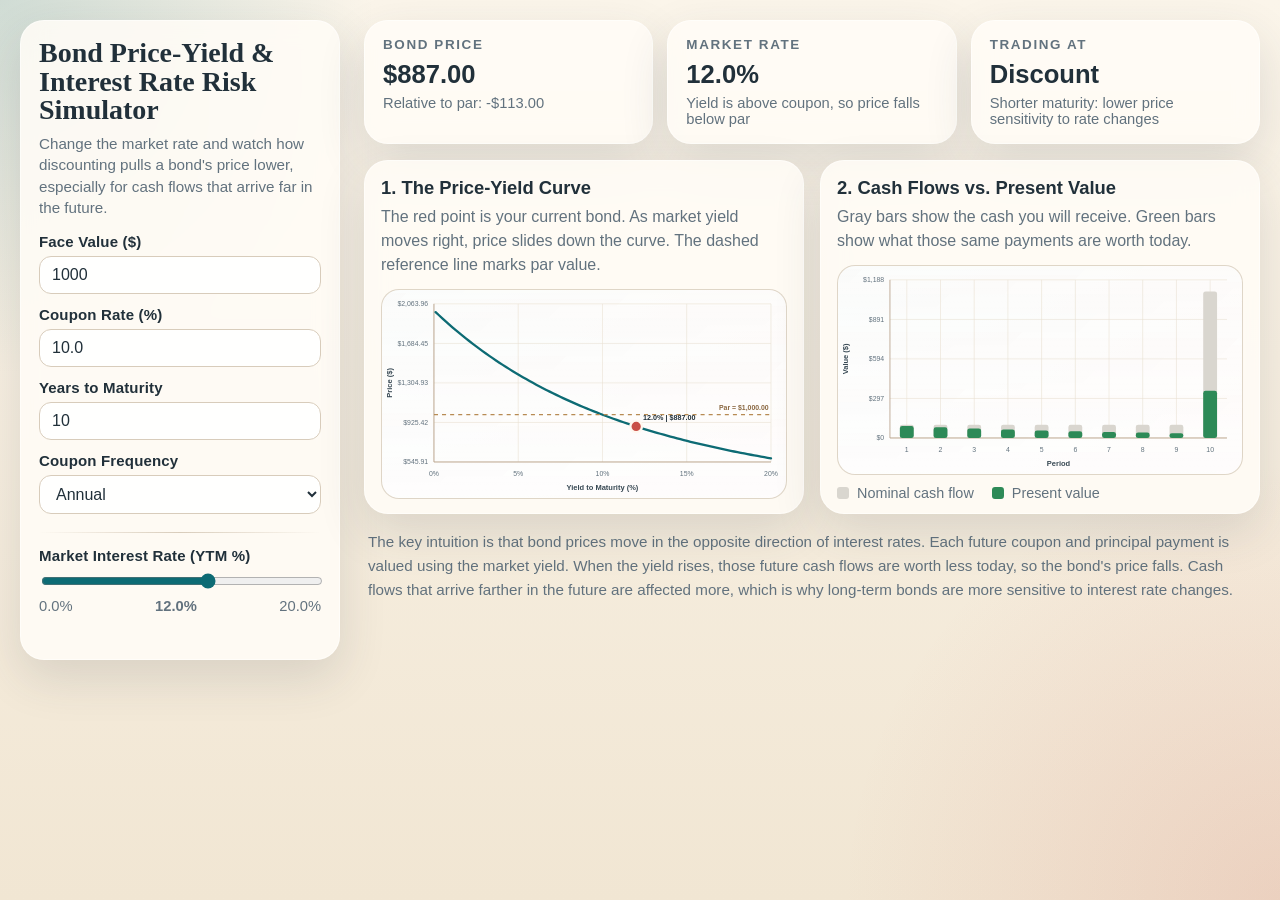
==== bond_simulator.html @ 29f92839 "Add files via upload" ====
<!DOCTYPE html>
<html lang="en">
<head>
  <meta charset="UTF-8">
  <meta name="viewport" content="width=device-width, initial-scale=1.0">
  <title>Bond Price-Yield &amp; Interest Rate Risk Simulator</title>
  <style>
    :root {
      --bg: #f6efe2;
      --panel: rgba(255, 252, 246, 0.88);
      --panel-strong: #fffaf2;
      --text: #21303a;
      --muted: #62727e;
      --line: #d8ccbb;
      --accent: #0d6b74;
      --accent-soft: #79b5bb;
      --danger: #c94f46;
      --cash: #d9d6cf;
      --pv: #2d8a57;
      --shadow: 0 18px 48px rgba(49, 57, 68, 0.14);
    }

    * {
      box-sizing: border-box;
    }

    body {
      margin: 0;
      min-height: 100vh;
      font-family: "Avenir Next", "Trebuchet MS", "Segoe UI", sans-serif;
      color: var(--text);
      background:
        radial-gradient(circle at top left, rgba(13, 107, 116, 0.18), transparent 24%),
        radial-gradient(circle at bottom right, rgba(201, 79, 70, 0.14), transparent 28%),
        linear-gradient(180deg, #fbf5ea 0%, #f1e6d3 100%);
    }

    .page {
      display: grid;
      grid-template-columns: 320px minmax(0, 1fr);
      gap: 24px;
      padding: 20px;
      align-items: start;
    }

    .panel {
      background: var(--panel);
      backdrop-filter: blur(12px);
      border: 1px solid rgba(255, 255, 255, 0.5);
      border-radius: 24px;
      box-shadow: var(--shadow);
    }

    .sidebar {
      padding: 18px 18px 28px;
      position: sticky;
      top: 20px;
      align-self: stretch;
      min-height: 640px;
    }

    .sidebar h1 {
      margin: 0 0 8px;
      font-family: Georgia, "Times New Roman", serif;
      font-size: 1.75rem;
      line-height: 1.02;
    }

    .sidebar p {
      margin: 0 0 14px;
      color: var(--muted);
      line-height: 1.42;
      font-size: 0.95rem;
    }

    .controls {
      display: grid;
      gap: 12px;
    }

    .control {
      display: grid;
      gap: 6px;
    }

    label {
      font-size: 0.94rem;
      font-weight: 700;
      letter-spacing: 0.01em;
    }

    input,
    select {
      width: 100%;
      padding: 9px 12px;
      border-radius: 12px;
      border: 1px solid var(--line);
      background: rgba(255, 255, 255, 0.9);
      color: var(--text);
      font: inherit;
    }

    input[type="range"] {
      padding: 0;
      accent-color: var(--accent);
    }

    .divider {
      height: 1px;
      margin: 6px 0 2px;
      background: linear-gradient(90deg, transparent, var(--line), transparent);
    }

    .slider-row {
      display: flex;
      justify-content: space-between;
      gap: 12px;
      align-items: center;
      color: var(--muted);
      font-size: 0.92rem;
    }

    .content {
      display: grid;
      gap: 16px;
    }

    .metrics {
      display: grid;
      grid-template-columns: repeat(3, minmax(0, 1fr));
      gap: 14px;
    }

    .metric {
      padding: 16px 18px;
      min-height: 96px;
    }

    .metric-label {
      font-size: 0.84rem;
      text-transform: uppercase;
      letter-spacing: 0.12em;
      color: var(--muted);
      font-weight: 700;
    }

    .metric-value {
      margin-top: 8px;
      font-size: clamp(1.4rem, 2vw, 2rem);
      font-weight: 800;
    }

    .metric-note {
      margin-top: 6px;
      color: var(--muted);
      font-size: 0.92rem;
    }

    .chart-grid {
      display: grid;
      grid-template-columns: repeat(2, minmax(0, 1fr));
      gap: 16px;
    }

    .card {
      padding: 16px 16px 12px;
    }

    .card h3 {
      margin: 0;
      font-size: 1.15rem;
    }

    .card p {
      margin: 6px 0 12px;
      color: var(--muted);
      line-height: 1.5;
    }

    .chart {
      width: 100%;
      height: auto;
      display: block;
      border-radius: 18px;
      background:
        linear-gradient(180deg, rgba(255, 255, 255, 0.75), rgba(255, 255, 255, 0.88)),
        linear-gradient(135deg, rgba(121, 181, 187, 0.12), rgba(201, 79, 70, 0.08));
      border: 1px solid rgba(216, 204, 187, 0.8);
    }

    .legend {
      display: flex;
      gap: 18px;
      flex-wrap: wrap;
      margin-top: 10px;
      color: var(--muted);
      font-size: 0.9rem;
    }

    .legend-item {
      display: inline-flex;
      align-items: center;
      gap: 8px;
    }

    .swatch {
      width: 12px;
      height: 12px;
      border-radius: 3px;
    }

    .footer-note {
      padding: 0 4px;
      color: var(--muted);
      line-height: 1.6;
      font-size: 0.95rem;
    }

    @media (max-width: 1080px) {
      .page {
        grid-template-columns: 1fr;
      }

      .sidebar {
        position: static;
      }

      .chart-grid,
      .metrics {
        grid-template-columns: 1fr;
      }
    }
  </style>
</head>
<body>
  <div class="page">
    <aside class="sidebar panel">
      <h1>Bond Price-Yield &amp; Interest Rate Risk Simulator</h1>
      <p>Change the market rate and watch how discounting pulls a bond's price lower, especially for cash flows that arrive far in the future.</p>

      <div class="controls">
        <div class="control">
          <label for="faceValue">Face Value ($)</label>
          <input id="faceValue" type="number" min="100" step="100" value="1000">
        </div>

        <div class="control">
          <label for="couponRate">Coupon Rate (%)</label>
          <input id="couponRate" type="number" min="0" max="25" step="0.1" value="10.0">
        </div>

        <div class="control">
          <label for="years">Years to Maturity</label>
          <input id="years" type="number" min="1" max="30" step="1" value="10">
        </div>

        <div class="control">
          <label for="frequency">Coupon Frequency</label>
          <select id="frequency">
            <option value="1" selected>Annual</option>
            <option value="2">Semiannual</option>
          </select>
        </div>

        <div class="divider"></div>

        <div class="control">
          <label for="ytm">Market Interest Rate (YTM %)</label>
          <input id="ytm" type="range" min="0" max="20" step="0.1" value="12.0">
          <div class="slider-row">
            <span>0.0%</span>
            <strong id="ytmValue">12.0%</strong>
            <span>20.0%</span>
          </div>
        </div>
      </div>
    </aside>

    <main class="content">
      <section class="metrics">
        <article class="metric panel">
          <div class="metric-label">Bond Price</div>
          <div class="metric-value" id="priceMetric">$0.00</div>
          <div class="metric-note" id="priceGapMetric">Relative to par: $0.00</div>
        </article>

        <article class="metric panel">
          <div class="metric-label">Market Rate</div>
          <div class="metric-value" id="rateMetric">0.0%</div>
          <div class="metric-note" id="couponVsRateMetric">Coupon and market yield match</div>
        </article>

        <article class="metric panel">
          <div class="metric-label">Trading At</div>
          <div class="metric-value" id="tradingMetric">Par</div>
          <div class="metric-note" id="durationHintMetric">Longer maturity means more sensitivity</div>
        </article>
      </section>

      <section class="chart-grid">
        <article class="card panel">
          <h3>1. The Price-Yield Curve</h3>
          <p>The red point is your current bond. As market yield moves right, price slides down the curve. The dashed reference line marks par value.</p>
          <svg id="curveChart" class="chart" viewBox="0 0 700 360" aria-label="Bond price yield curve"></svg>
        </article>

        <article class="card panel">
          <h3>2. Cash Flows vs. Present Value</h3>
          <p>Gray bars show the cash you will receive. Green bars show what those same payments are worth today.</p>
          <svg id="cashFlowChart" class="chart" viewBox="0 0 700 360" aria-label="Cash flow present value chart"></svg>
          <div class="legend">
            <span class="legend-item"><span class="swatch" style="background: var(--cash);"></span>Nominal cash flow</span>
            <span class="legend-item"><span class="swatch" style="background: var(--pv);"></span>Present value</span>
          </div>
        </article>
      </section>

      <section class="footer-note">
        The key intuition is that bond prices move in the opposite direction of interest rates. Each future coupon and principal payment is valued using the market yield. When the yield rises, those future cash flows are worth less today, so the bond's price falls. Cash flows that arrive farther in the future are affected more, which is why long-term bonds are more sensitive to interest rate changes.
      </section>
    </main>
  </div>

  <script>
    const controls = {
      faceValue: document.getElementById("faceValue"),
      couponRate: document.getElementById("couponRate"),
      years: document.getElementById("years"),
      frequency: document.getElementById("frequency"),
      ytm: document.getElementById("ytm")
    };

    const outputs = {
      ytmValue: document.getElementById("ytmValue"),
      priceMetric: document.getElementById("priceMetric"),
      priceGapMetric: document.getElementById("priceGapMetric"),
      rateMetric: document.getElementById("rateMetric"),
      couponVsRateMetric: document.getElementById("couponVsRateMetric"),
      tradingMetric: document.getElementById("tradingMetric"),
      durationHintMetric: document.getElementById("durationHintMetric"),
      curveChart: document.getElementById("curveChart"),
      cashFlowChart: document.getElementById("cashFlowChart")
    };

    function currency(value) {
      return new Intl.NumberFormat("en-US", {
        style: "currency",
        currency: "USD",
        maximumFractionDigits: 2
      }).format(value);
    }

    function percent(value) {
      return `${value.toFixed(1)}%`;
    }

    function clamp(value, min, max) {
      return Math.max(min, Math.min(max, value));
    }

    function getInputs() {
      return {
        faceValue: Math.max(Number(controls.faceValue.value) || 0, 100),
        couponRate: Math.max(Number(controls.couponRate.value) || 0, 0) / 100,
        years: clamp(Math.round(Number(controls.years.value) || 1), 1, 30),
        frequency: Number(controls.frequency.value) || 2,
        ytm: Math.max(Number(controls.ytm.value) || 0, 0) / 100
      };
    }

    function buildCashFlows({ faceValue, couponRate, years, frequency, ytm }) {
      const periods = years * frequency;
      const periodCoupon = (faceValue * couponRate) / frequency;
      const periodYtm = ytm / frequency;
      const flows = [];

      for (let t = 1; t <= periods; t += 1) {
        let nominalCashFlow = periodCoupon;
        if (t === periods) nominalCashFlow += faceValue;

        const discountFactor = 1 / Math.pow(1 + periodYtm, t);
        const presentValue = nominalCashFlow * discountFactor;

        flows.push({
          period: t,
          nominalCashFlow,
          discountFactor,
          presentValue
        });
      }

      return flows;
    }

    function bondPrice({ faceValue, couponRate, years, frequency, ytm }) {
      return buildCashFlows({ faceValue, couponRate, years, frequency, ytm })
        .reduce((sum, row) => sum + row.presentValue, 0);
    }

    function priceCurvePoints(inputs) {
      const points = [];
      for (let i = 0; i <= 100; i += 1) {
        const ytm = 0.001 + (0.199 * i) / 100;
        points.push({
          x: ytm * 100,
          y: bondPrice({ ...inputs, ytm })
        });
      }
      return points;
    }

    function setMetricText(inputs, totalPrice) {
      const couponPercent = inputs.couponRate * 100;
      const marketPercent = inputs.ytm * 100;
      const priceGap = totalPrice - inputs.faceValue;

      outputs.ytmValue.textContent = percent(marketPercent);
      outputs.priceMetric.textContent = currency(totalPrice);
      outputs.priceGapMetric.textContent = `Relative to par: ${priceGap >= 0 ? "+" : ""}${currency(priceGap)}`;
      outputs.rateMetric.textContent = percent(marketPercent);

      if (Math.abs(couponPercent - marketPercent) < 0.05) {
        outputs.couponVsRateMetric.textContent = "Coupon and market yield match";
      } else if (marketPercent > couponPercent) {
        outputs.couponVsRateMetric.textContent = "Yield is above coupon, so price falls below par";
      } else {
        outputs.couponVsRateMetric.textContent = "Yield is below coupon, so price rises above par";
      }

      if (Math.abs(priceGap) < 0.5) {
        outputs.tradingMetric.textContent = "Par";
      } else if (priceGap < 0) {
        outputs.tradingMetric.textContent = "Discount";
      } else {
        outputs.tradingMetric.textContent = "Premium";
      }

      outputs.durationHintMetric.textContent =
        inputs.years >= 15
          ? "Long maturity: higher price sensitivity to rate changes"
          : "Shorter maturity: lower price sensitivity to rate changes";
    }

    function svgEl(tag, attrs = {}) {
      const el = document.createElementNS("http://www.w3.org/2000/svg", tag);
      Object.entries(attrs).forEach(([key, value]) => {
        el.setAttribute(key, value);
      });
      return el;
    }

    function clearSvg(svg) {
      while (svg.firstChild) svg.removeChild(svg.firstChild);
    }

    function drawAxes(svg, dims, xTicks, yTicks, xLabel, yLabel) {
      const { width, height, margin, xMin, xMax, yMin, yMax } = dims;
      const chartWidth = width - margin.left - margin.right;
      const chartHeight = height - margin.top - margin.bottom;
      const xSpan = xMax - xMin || 1;
      const ySpan = yMax - yMin || 1;

      const xScale = (value) => margin.left + ((value - xMin) / xSpan) * chartWidth;
      const yScale = (value) => margin.top + chartHeight - ((value - yMin) / ySpan) * chartHeight;

      svg.appendChild(svgEl("rect", {
        x: margin.left,
        y: margin.top,
        width: chartWidth,
        height: chartHeight,
        fill: "transparent"
      }));

      xTicks.forEach((tick) => {
        const x = xScale(tick.value);
        svg.appendChild(svgEl("line", {
          x1: x,
          y1: margin.top,
          x2: x,
          y2: height - margin.bottom,
          stroke: "#e9dfd1",
          "stroke-width": 1
        }));
        const label = svgEl("text", {
          x,
          y: height - margin.bottom + 24,
          "text-anchor": "middle",
          fill: "#62727e",
          "font-size": 12
        });
        label.textContent = tick.label;
        svg.appendChild(label);
      });

      yTicks.forEach((tick) => {
        const y = yScale(tick.value);
        svg.appendChild(svgEl("line", {
          x1: margin.left,
          y1: y,
          x2: width - margin.right,
          y2: y,
          stroke: "#e9dfd1",
          "stroke-width": 1
        }));
        const label = svgEl("text", {
          x: margin.left - 10,
          y: y + 4,
          "text-anchor": "end",
          fill: "#62727e",
          "font-size": 12
        });
        label.textContent = tick.label;
        svg.appendChild(label);
      });

      svg.appendChild(svgEl("line", {
        x1: margin.left,
        y1: height - margin.bottom,
        x2: width - margin.right,
        y2: height - margin.bottom,
        stroke: "#b39d85",
        "stroke-width": 1.4
      }));

      svg.appendChild(svgEl("line", {
        x1: margin.left,
        y1: margin.top,
        x2: margin.left,
        y2: height - margin.bottom,
        stroke: "#b39d85",
        "stroke-width": 1.4
      }));

      const xText = svgEl("text", {
        x: margin.left + chartWidth / 2,
        y: height - 14,
        "text-anchor": "middle",
        fill: "#374853",
        "font-size": 13,
        "font-weight": 700
      });
      xText.textContent = xLabel;
      svg.appendChild(xText);

      const yText = svgEl("text", {
        x: 18,
        y: margin.top + chartHeight / 2,
        transform: `rotate(-90 18 ${margin.top + chartHeight / 2})`,
        "text-anchor": "middle",
        fill: "#374853",
        "font-size": 13,
        "font-weight": 700
      });
      yText.textContent = yLabel;
      svg.appendChild(yText);

      return { xScale, yScale };
    }

    function drawCurveChart(points, currentPoint) {
      const svg = outputs.curveChart;
      clearSvg(svg);

      const width = 700;
      const height = 360;
      const margin = { top: 24, right: 26, bottom: 62, left: 90 };
      const yValues = points.map((point) => point.y);
      const yMin = Math.min(...yValues);
      const yMax = Math.max(...yValues);
      const chartMin = Math.max(0, yMin * 0.94);
      const chartMax = Math.max(yMax * 1.04, currentPoint.y, currentPoint.faceValue || 0, chartMin + 1);
      const dims = {
        width,
        height,
        margin,
        xMin: 0,
        xMax: 20,
        yMin: chartMin,
        yMax: chartMax
      };

      const xTicks = [0, 5, 10, 15, 20].map((value) => ({ value, label: `${value}%` }));
      const yStep = (dims.yMax - dims.yMin) / 4 || 1;
      const yTicks = Array.from({ length: 5 }, (_, index) => {
        const value = dims.yMin + yStep * index;
        return { value, label: currency(value).replace(".00", "") };
      });

      const { xScale, yScale } = drawAxes(
        svg,
        dims,
        xTicks,
        yTicks,
        "Yield to Maturity (%)",
        "Price ($)"
      );

      const pathData = points
        .map((point, index) => `${index === 0 ? "M" : "L"} ${xScale(point.x)} ${yScale(point.y)}`)
        .join(" ");

      svg.appendChild(svgEl("path", {
        d: pathData,
        fill: "none",
        stroke: "#0d6b74",
        "stroke-width": 4,
        "stroke-linecap": "round",
        "stroke-linejoin": "round"
      }));

      const parY = yScale(currentPoint.faceValue);
      svg.appendChild(svgEl("line", {
        x1: margin.left,
        y1: parY,
        x2: width - margin.right,
        y2: parY,
        stroke: "#b78b53",
        "stroke-width": 2,
        "stroke-dasharray": "7 7"
      }));

      const parLabel = svgEl("text", {
        x: width - margin.right - 4,
        y: parY - 8,
        "text-anchor": "end",
        fill: "#8a6841",
        "font-size": 12,
        "font-weight": 700
      });
      parLabel.textContent = `Par = ${currency(currentPoint.faceValue)}`;
      svg.appendChild(parLabel);

      const cx = xScale(currentPoint.x);
      const cy = yScale(currentPoint.y);

      svg.appendChild(svgEl("circle", {
        cx,
        cy,
        r: 10,
        fill: "#c94f46",
        stroke: "#fff7ef",
        "stroke-width": 4
      }));

      const guide = svgEl("text", {
        x: Math.min(cx + 12, width - margin.right - 5),
        y: Math.max(cy - 12, margin.top + 16),
        fill: "#21303a",
        "font-size": 12.5,
        "font-weight": 700
      });
      guide.textContent = `${percent(currentPoint.x)} | ${currency(currentPoint.y)}`;
      svg.appendChild(guide);
    }

    function drawCashFlowChart(flows) {
      const svg = outputs.cashFlowChart;
      clearSvg(svg);

      const width = 700;
      const height = 360;
      const margin = { top: 24, right: 26, bottom: 62, left: 90 };
      const maxValue = Math.max(Math.max(...flows.map((flow) => flow.nominalCashFlow)) * 1.08, 1);
      const dims = {
        width,
        height,
        margin,
        xMin: 0.5,
        xMax: flows.length + 0.5,
        yMin: 0,
        yMax: maxValue
      };

      const tickPeriods = flows.length <= 10
        ? flows.map((flow) => flow.period)
        : [1, Math.ceil(flows.length / 4), Math.ceil(flows.length / 2), flows.length];

      const xTicks = tickPeriods.map((value) => ({ value, label: String(value) }));
      const yTicks = Array.from({ length: 5 }, (_, index) => {
        const value = (maxValue / 4) * index;
        return { value, label: currency(value).replace(".00", "") };
      });

      const { xScale, yScale } = drawAxes(
        svg,
        dims,
        xTicks,
        yTicks,
        "Period",
        "Value ($)"
      );

      const chartWidth = width - margin.left - margin.right;
      const slotWidth = chartWidth / flows.length;
      const barWidth = Math.min(24, slotWidth * 0.64);

      flows.forEach((flow) => {
        const centerX = xScale(flow.period);
        const nominalY = yScale(flow.nominalCashFlow);
        const pvY = yScale(flow.presentValue);
        const baseY = yScale(0);

        svg.appendChild(svgEl("rect", {
          x: centerX - barWidth / 2,
          y: nominalY,
          width: barWidth,
          height: baseY - nominalY,
          rx: 4,
          fill: "#d9d6cf"
        }));

        svg.appendChild(svgEl("rect", {
          x: centerX - barWidth / 2,
          y: pvY,
          width: barWidth,
          height: baseY - pvY,
          rx: 4,
          fill: "#2d8a57"
        }));
      });
    }

    function render() {
      const inputs = getInputs();
      controls.years.value = inputs.years;

      const flows = buildCashFlows(inputs);
      const totalPrice = flows.reduce((sum, row) => sum + row.presentValue, 0);
      const curve = priceCurvePoints(inputs);

      setMetricText(inputs, totalPrice);
      drawCurveChart(curve, { x: inputs.ytm * 100, y: totalPrice, faceValue: inputs.faceValue });
      drawCashFlowChart(flows);
    }

    Object.values(controls).forEach((control) => {
      control.addEventListener("input", render);
      control.addEventListener("change", render);
    });

    render();
  </script>
</body>
</html>
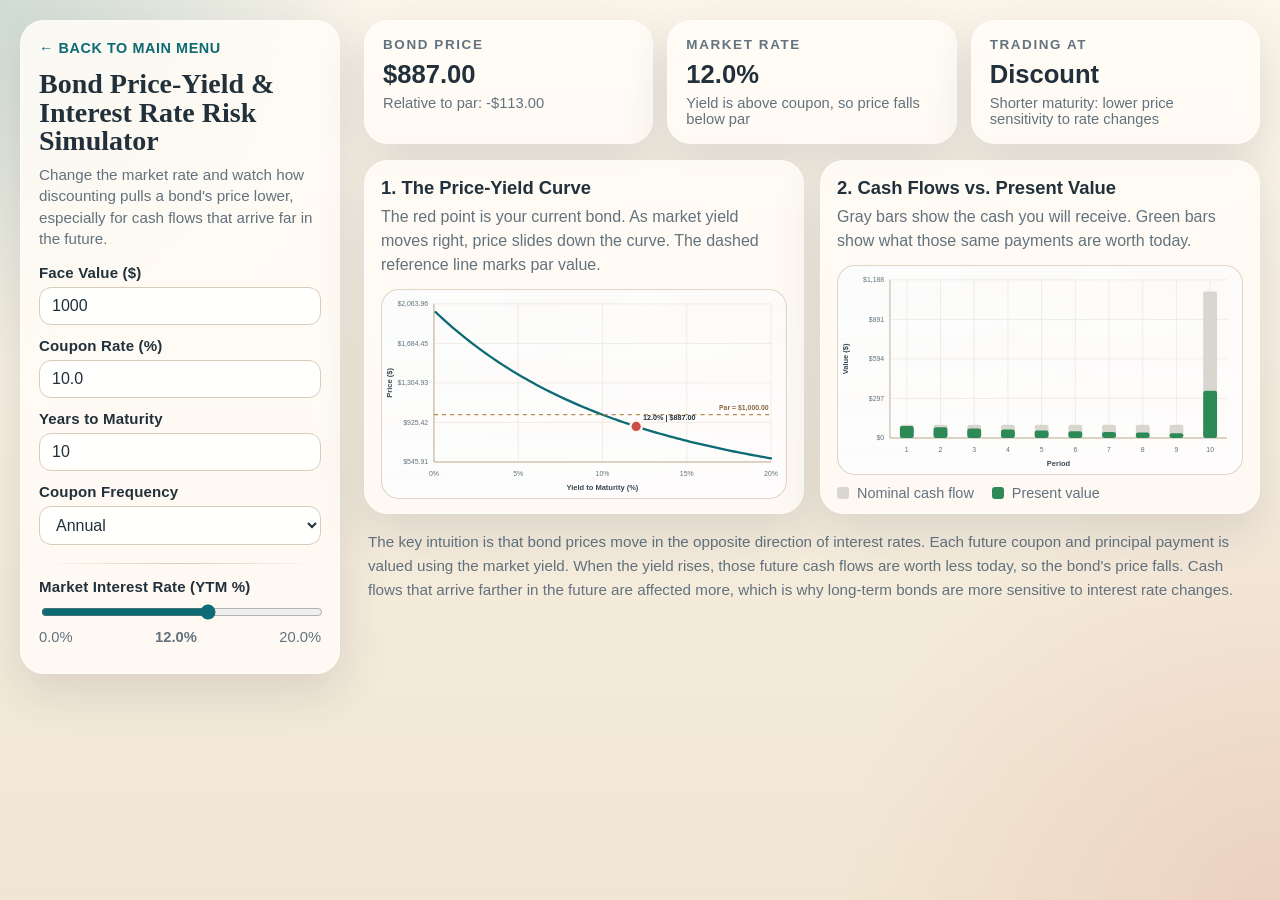
==== commit 8cb6b900: "Align dashboards with bond simulator UI" ====
--- a/bond_simulator.html
+++ b/bond_simulator.html
@@ -59,6 +59,24 @@
       min-height: 640px;
     }
 
+    .back-link {
+      display: inline-flex;
+      align-items: center;
+      gap: 8px;
+      margin-bottom: 14px;
+      color: var(--accent);
+      text-decoration: none;
+      font-size: 0.9rem;
+      font-weight: 700;
+      letter-spacing: 0.04em;
+      text-transform: uppercase;
+    }
+
+    .back-link:hover,
+    .back-link:focus-visible {
+      text-decoration: underline;
+    }
+
     .sidebar h1 {
       margin: 0 0 8px;
       font-family: Georgia, "Times New Roman", serif;
@@ -235,6 +253,7 @@
 <body>
   <div class="page">
     <aside class="sidebar panel">
+      <a class="back-link" href="./index.html">&larr; Back to main menu</a>
       <h1>Bond Price-Yield &amp; Interest Rate Risk Simulator</h1>
       <p>Change the market rate and watch how discounting pulls a bond's price lower, especially for cash flows that arrive far in the future.</p>
 
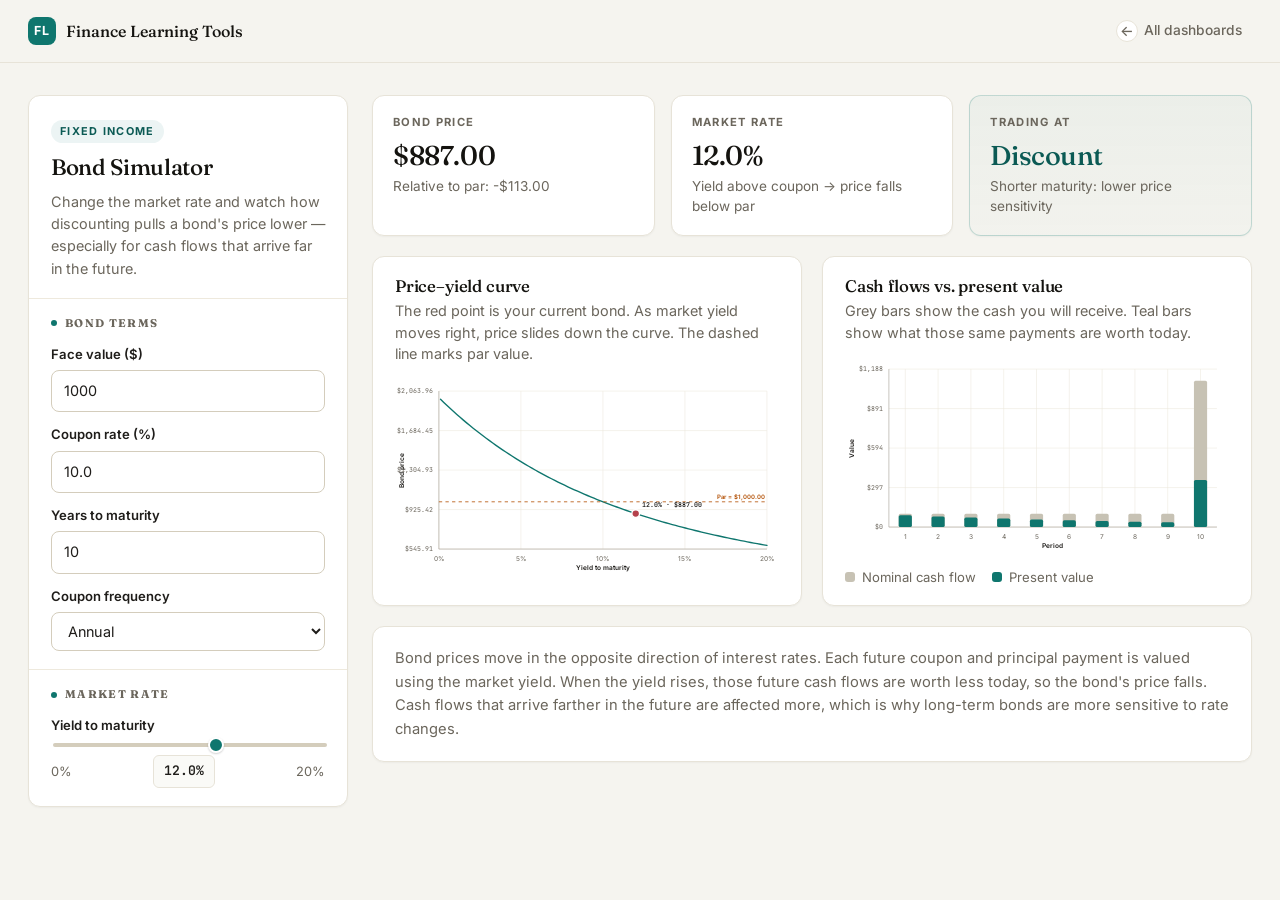
==== commit 38691bdf: "Redesign UI with unified minimal design system Introduce a shared styles.css that establishes a sing" ====
--- a/bond_simulator.html
+++ b/bond_simulator.html
@@ -1,344 +1,158 @@
 <!DOCTYPE html>
 <html lang="en">
 <head>
-  <meta charset="UTF-8">
-  <meta name="viewport" content="width=device-width, initial-scale=1.0">
-  <title>Bond Price-Yield &amp; Interest Rate Risk Simulator</title>
+  <meta charset="UTF-8" />
+  <meta name="viewport" content="width=device-width, initial-scale=1.0" />
+  <meta name="theme-color" content="#0f766e" />
+  <link rel="icon" type="image/svg+xml" href="./favicon.svg" />
+  <link rel="manifest" href="./manifest.json" />
+  <link rel="preconnect" href="https://fonts.googleapis.com" />
+  <link rel="preconnect" href="https://fonts.gstatic.com" crossorigin />
+  <link
+    href="https://fonts.googleapis.com/css2?family=Fraunces:opsz,wght@9..144,400;9..144,500;9..144,600&family=Inter:wght@400;500;600;700&family=JetBrains+Mono:wght@400;500;600&display=swap"
+    rel="stylesheet"
+  />
+  <link rel="stylesheet" href="./styles.css" />
+  <title>Bond Simulator · Finance Learning Tools</title>
   <style>
-    :root {
-      --bg: #f6efe2;
-      --panel: rgba(255, 252, 246, 0.88);
-      --panel-strong: #fffaf2;
-      --text: #21303a;
-      --muted: #62727e;
-      --line: #d8ccbb;
-      --accent: #0d6b74;
-      --accent-soft: #79b5bb;
-      --danger: #c94f46;
-      --cash: #d9d6cf;
-      --pv: #2d8a57;
-      --shadow: 0 18px 48px rgba(49, 57, 68, 0.14);
-    }
-
-    * {
-      box-sizing: border-box;
-    }
-
-    body {
-      margin: 0;
-      min-height: 100vh;
-      font-family: "Avenir Next", "Trebuchet MS", "Segoe UI", sans-serif;
-      color: var(--text);
-      background:
-        radial-gradient(circle at top left, rgba(13, 107, 116, 0.18), transparent 24%),
-        radial-gradient(circle at bottom right, rgba(201, 79, 70, 0.14), transparent 28%),
-        linear-gradient(180deg, #fbf5ea 0%, #f1e6d3 100%);
-    }
-
-    .page {
-      display: grid;
-      grid-template-columns: 320px minmax(0, 1fr);
-      gap: 24px;
-      padding: 20px;
-      align-items: start;
-    }
-
-    .panel {
-      background: var(--panel);
-      backdrop-filter: blur(12px);
-      border: 1px solid rgba(255, 255, 255, 0.5);
-      border-radius: 24px;
-      box-shadow: var(--shadow);
-    }
-
-    .sidebar {
-      padding: 18px 18px 28px;
-      position: sticky;
-      top: 20px;
-      align-self: stretch;
-      min-height: 640px;
-    }
-
-    .back-link {
-      display: inline-flex;
-      align-items: center;
-      gap: 8px;
-      margin-bottom: 14px;
-      color: var(--accent);
-      text-decoration: none;
-      font-size: 0.9rem;
-      font-weight: 700;
-      letter-spacing: 0.04em;
-      text-transform: uppercase;
-    }
-
-    .back-link:hover,
-    .back-link:focus-visible {
-      text-decoration: underline;
-    }
-
-    .sidebar h1 {
-      margin: 0 0 8px;
-      font-family: Georgia, "Times New Roman", serif;
-      font-size: 1.75rem;
-      line-height: 1.02;
-    }
-
-    .sidebar p {
-      margin: 0 0 14px;
-      color: var(--muted);
-      line-height: 1.42;
-      font-size: 0.95rem;
-    }
-
-    .controls {
-      display: grid;
-      gap: 12px;
-    }
-
-    .control {
-      display: grid;
-      gap: 6px;
-    }
-
-    label {
-      font-size: 0.94rem;
-      font-weight: 700;
-      letter-spacing: 0.01em;
-    }
-
-    input,
-    select {
-      width: 100%;
-      padding: 9px 12px;
-      border-radius: 12px;
-      border: 1px solid var(--line);
-      background: rgba(255, 255, 255, 0.9);
-      color: var(--text);
-      font: inherit;
-    }
-
-    input[type="range"] {
-      padding: 0;
-      accent-color: var(--accent);
-    }
-
-    .divider {
-      height: 1px;
-      margin: 6px 0 2px;
-      background: linear-gradient(90deg, transparent, var(--line), transparent);
-    }
-
-    .slider-row {
-      display: flex;
-      justify-content: space-between;
-      gap: 12px;
-      align-items: center;
-      color: var(--muted);
-      font-size: 0.92rem;
-    }
-
-    .content {
-      display: grid;
-      gap: 16px;
-    }
-
-    .metrics {
-      display: grid;
-      grid-template-columns: repeat(3, minmax(0, 1fr));
-      gap: 14px;
-    }
-
-    .metric {
-      padding: 16px 18px;
-      min-height: 96px;
-    }
-
-    .metric-label {
-      font-size: 0.84rem;
-      text-transform: uppercase;
-      letter-spacing: 0.12em;
-      color: var(--muted);
-      font-weight: 700;
-    }
-
-    .metric-value {
-      margin-top: 8px;
-      font-size: clamp(1.4rem, 2vw, 2rem);
-      font-weight: 800;
-    }
-
-    .metric-note {
-      margin-top: 6px;
-      color: var(--muted);
-      font-size: 0.92rem;
-    }
-
     .chart-grid {
       display: grid;
       grid-template-columns: repeat(2, minmax(0, 1fr));
-      gap: 16px;
-    }
-
-    .card {
-      padding: 16px 16px 12px;
-    }
-
-    .card h3 {
-      margin: 0;
-      font-size: 1.15rem;
-    }
-
-    .card p {
-      margin: 6px 0 12px;
-      color: var(--muted);
-      line-height: 1.5;
-    }
-
-    .chart {
+      gap: 20px;
+    }
+
+    @media (max-width: 960px) {
+      .chart-grid { grid-template-columns: 1fr; }
+    }
+
+    .plot-svg {
       width: 100%;
       height: auto;
       display: block;
-      border-radius: 18px;
-      background:
-        linear-gradient(180deg, rgba(255, 255, 255, 0.75), rgba(255, 255, 255, 0.88)),
-        linear-gradient(135deg, rgba(121, 181, 187, 0.12), rgba(201, 79, 70, 0.08));
-      border: 1px solid rgba(216, 204, 187, 0.8);
-    }
-
-    .legend {
-      display: flex;
-      gap: 18px;
-      flex-wrap: wrap;
-      margin-top: 10px;
-      color: var(--muted);
-      font-size: 0.9rem;
-    }
-
-    .legend-item {
-      display: inline-flex;
-      align-items: center;
-      gap: 8px;
-    }
-
-    .swatch {
-      width: 12px;
-      height: 12px;
-      border-radius: 3px;
     }
 
     .footer-note {
-      padding: 0 4px;
-      color: var(--muted);
+      padding: 20px 22px;
+      color: var(--text-muted);
       line-height: 1.6;
-      font-size: 0.95rem;
-    }
-
-    @media (max-width: 1080px) {
-      .page {
-        grid-template-columns: 1fr;
-      }
-
-      .sidebar {
-        position: static;
-      }
-
-      .chart-grid,
-      .metrics {
-        grid-template-columns: 1fr;
-      }
+      font-size: 0.92rem;
     }
   </style>
 </head>
 <body>
-  <div class="page">
-    <aside class="sidebar panel">
-      <a class="back-link" href="./index.html">&larr; Back to main menu</a>
-      <h1>Bond Price-Yield &amp; Interest Rate Risk Simulator</h1>
-      <p>Change the market rate and watch how discounting pulls a bond's price lower, especially for cash flows that arrive far in the future.</p>
-
-      <div class="controls">
-        <div class="control">
-          <label for="faceValue">Face Value ($)</label>
-          <input id="faceValue" type="number" min="100" step="100" value="1000">
+  <header class="topnav">
+    <div class="topnav-inner">
+      <a class="brand" href="./index.html">
+        <span class="brand-mark">FL</span>
+        Finance Learning Tools
+      </a>
+      <a class="nav-home" href="./index.html" aria-label="Back to all dashboards">
+        <span class="chev">←</span> All dashboards
+      </a>
+    </div>
+  </header>
+
+  <main class="page">
+    <div class="dashboard">
+      <aside class="sidebar">
+        <div class="sidebar-header">
+          <span class="sidebar-eyebrow">Fixed Income</span>
+          <h1>Bond Simulator</h1>
+          <p>Change the market rate and watch how discounting pulls a bond's price lower — especially for cash flows that arrive far in the future.</p>
         </div>
 
-        <div class="control">
-          <label for="couponRate">Coupon Rate (%)</label>
-          <input id="couponRate" type="number" min="0" max="25" step="0.1" value="10.0">
-        </div>
-
-        <div class="control">
-          <label for="years">Years to Maturity</label>
-          <input id="years" type="number" min="1" max="30" step="1" value="10">
-        </div>
-
-        <div class="control">
-          <label for="frequency">Coupon Frequency</label>
-          <select id="frequency">
-            <option value="1" selected>Annual</option>
-            <option value="2">Semiannual</option>
-          </select>
-        </div>
-
-        <div class="divider"></div>
-
-        <div class="control">
-          <label for="ytm">Market Interest Rate (YTM %)</label>
-          <input id="ytm" type="range" min="0" max="20" step="0.1" value="12.0">
-          <div class="slider-row">
-            <span>0.0%</span>
-            <strong id="ytmValue">12.0%</strong>
-            <span>20.0%</span>
+        <div class="sidebar-section">
+          <h2 class="section-title"><span class="section-dot"></span>Bond terms</h2>
+          <div class="field">
+            <label class="field-label" for="faceValue">Face value ($)</label>
+            <input id="faceValue" type="number" min="100" step="100" value="1000" />
+          </div>
+          <div class="field">
+            <label class="field-label" for="couponRate">Coupon rate (%)</label>
+            <input id="couponRate" type="number" min="0" max="25" step="0.1" value="10.0" />
+          </div>
+          <div class="field">
+            <label class="field-label" for="years">Years to maturity</label>
+            <input id="years" type="number" min="1" max="30" step="1" value="10" />
+          </div>
+          <div class="field">
+            <label class="field-label" for="frequency">Coupon frequency</label>
+            <select id="frequency">
+              <option value="1" selected>Annual</option>
+              <option value="2">Semiannual</option>
+            </select>
           </div>
         </div>
-      </div>
-    </aside>
-
-    <main class="content">
-      <section class="metrics">
-        <article class="metric panel">
-          <div class="metric-label">Bond Price</div>
-          <div class="metric-value" id="priceMetric">$0.00</div>
-          <div class="metric-note" id="priceGapMetric">Relative to par: $0.00</div>
-        </article>
-
-        <article class="metric panel">
-          <div class="metric-label">Market Rate</div>
-          <div class="metric-value" id="rateMetric">0.0%</div>
-          <div class="metric-note" id="couponVsRateMetric">Coupon and market yield match</div>
-        </article>
-
-        <article class="metric panel">
-          <div class="metric-label">Trading At</div>
-          <div class="metric-value" id="tradingMetric">Par</div>
-          <div class="metric-note" id="durationHintMetric">Longer maturity means more sensitivity</div>
+
+        <div class="sidebar-section">
+          <h2 class="section-title"><span class="section-dot"></span>Market rate</h2>
+          <div class="field">
+            <label class="field-label" for="ytm">Yield to maturity</label>
+            <input id="ytm" type="range" min="0" max="20" step="0.1" value="12.0" />
+            <div class="flex-between">
+              <span class="field-hint">0%</span>
+              <span class="value-pill" id="ytmValue">12.0%</span>
+              <span class="field-hint">20%</span>
+            </div>
+          </div>
+        </div>
+      </aside>
+
+      <section class="main-column">
+        <section class="metrics">
+          <article class="panel metric">
+            <div class="metric-label">Bond price</div>
+            <div class="metric-value" id="priceMetric">$0.00</div>
+            <div class="metric-note" id="priceGapMetric">Relative to par: $0.00</div>
+          </article>
+
+          <article class="panel metric">
+            <div class="metric-label">Market rate</div>
+            <div class="metric-value" id="rateMetric">0.0%</div>
+            <div class="metric-note" id="couponVsRateMetric">Coupon and market yield match</div>
+          </article>
+
+          <article class="panel metric is-accent">
+            <div class="metric-label">Trading at</div>
+            <div class="metric-value" id="tradingMetric">Par</div>
+            <div class="metric-note" id="durationHintMetric">Longer maturity means more sensitivity</div>
+          </article>
+        </section>
+
+        <div class="chart-grid">
+          <article class="plot">
+            <div class="plot-heading">
+              <h2>Price–yield curve</h2>
+              <p>The red point is your current bond. As market yield moves right, price slides down the curve. The dashed line marks par value.</p>
+            </div>
+            <svg id="curveChart" class="plot-svg" viewBox="0 0 700 360" aria-label="Bond price yield curve"></svg>
+          </article>
+
+          <article class="plot">
+            <div class="plot-heading">
+              <h2>Cash flows vs. present value</h2>
+              <p>Grey bars show the cash you will receive. Teal bars show what those same payments are worth today.</p>
+            </div>
+            <svg id="cashFlowChart" class="plot-svg" viewBox="0 0 700 360" aria-label="Cash flow present value chart"></svg>
+            <div class="plot-footer">
+              <span class="chip"><span class="chip-swatch" style="background: #c7c2b4;"></span>Nominal cash flow</span>
+              <span class="chip"><span class="chip-swatch" style="background: #0f766e;"></span>Present value</span>
+            </div>
+          </article>
+        </div>
+
+        <article class="panel">
+          <p class="footer-note">
+            Bond prices move in the opposite direction of interest rates. Each future
+            coupon and principal payment is valued using the market yield. When the
+            yield rises, those future cash flows are worth less today, so the bond's
+            price falls. Cash flows that arrive farther in the future are affected
+            more, which is why long-term bonds are more sensitive to rate changes.
+          </p>
         </article>
       </section>
-
-      <section class="chart-grid">
-        <article class="card panel">
-          <h3>1. The Price-Yield Curve</h3>
-          <p>The red point is your current bond. As market yield moves right, price slides down the curve. The dashed reference line marks par value.</p>
-          <svg id="curveChart" class="chart" viewBox="0 0 700 360" aria-label="Bond price yield curve"></svg>
-        </article>
-
-        <article class="card panel">
-          <h3>2. Cash Flows vs. Present Value</h3>
-          <p>Gray bars show the cash you will receive. Green bars show what those same payments are worth today.</p>
-          <svg id="cashFlowChart" class="chart" viewBox="0 0 700 360" aria-label="Cash flow present value chart"></svg>
-          <div class="legend">
-            <span class="legend-item"><span class="swatch" style="background: var(--cash);"></span>Nominal cash flow</span>
-            <span class="legend-item"><span class="swatch" style="background: var(--pv);"></span>Present value</span>
-          </div>
-        </article>
-      </section>
-
-      <section class="footer-note">
-        The key intuition is that bond prices move in the opposite direction of interest rates. Each future coupon and principal payment is valued using the market yield. When the yield rises, those future cash flows are worth less today, so the bond's price falls. Cash flows that arrive farther in the future are affected more, which is why long-term bonds are more sensitive to interest rate changes.
-      </section>
-    </main>
-  </div>
+    </div>
+  </main>
 
   <script>
     const controls = {
@@ -361,6 +175,18 @@
       cashFlowChart: document.getElementById("cashFlowChart")
     };
 
+    const PALETTE = {
+      axis: "#9b958a",
+      grid: "#ebe7dc",
+      curve: "#0f766e",
+      marker: "#b4414b",
+      par: "#b45309",
+      nominal: "#c7c2b4",
+      pv: "#0f766e",
+      text: "#1f1d1a",
+      muted: "#6b665c"
+    };
+
     function currency(value) {
       return new Intl.NumberFormat("en-US", {
         style: "currency",
@@ -400,30 +226,21 @@
         const discountFactor = 1 / Math.pow(1 + periodYtm, t);
         const presentValue = nominalCashFlow * discountFactor;
 
-        flows.push({
-          period: t,
-          nominalCashFlow,
-          discountFactor,
-          presentValue
-        });
+        flows.push({ period: t, nominalCashFlow, discountFactor, presentValue });
       }
 
       return flows;
     }
 
-    function bondPrice({ faceValue, couponRate, years, frequency, ytm }) {
-      return buildCashFlows({ faceValue, couponRate, years, frequency, ytm })
-        .reduce((sum, row) => sum + row.presentValue, 0);
+    function bondPrice(inputs) {
+      return buildCashFlows(inputs).reduce((sum, row) => sum + row.presentValue, 0);
     }
 
     function priceCurvePoints(inputs) {
       const points = [];
       for (let i = 0; i <= 100; i += 1) {
         const ytm = 0.001 + (0.199 * i) / 100;
-        points.push({
-          x: ytm * 100,
-          y: bondPrice({ ...inputs, ytm })
-        });
+        points.push({ x: ytm * 100, y: bondPrice({ ...inputs, ytm }) });
       }
       return points;
     }
@@ -441,9 +258,9 @@
       if (Math.abs(couponPercent - marketPercent) < 0.05) {
         outputs.couponVsRateMetric.textContent = "Coupon and market yield match";
       } else if (marketPercent > couponPercent) {
-        outputs.couponVsRateMetric.textContent = "Yield is above coupon, so price falls below par";
+        outputs.couponVsRateMetric.textContent = "Yield above coupon → price falls below par";
       } else {
-        outputs.couponVsRateMetric.textContent = "Yield is below coupon, so price rises above par";
+        outputs.couponVsRateMetric.textContent = "Yield below coupon → price rises above par";
       }
 
       if (Math.abs(priceGap) < 0.5) {
@@ -456,15 +273,13 @@
 
       outputs.durationHintMetric.textContent =
         inputs.years >= 15
-          ? "Long maturity: higher price sensitivity to rate changes"
-          : "Shorter maturity: lower price sensitivity to rate changes";
+          ? "Long maturity: higher price sensitivity"
+          : "Shorter maturity: lower price sensitivity";
     }
 
     function svgEl(tag, attrs = {}) {
       const el = document.createElementNS("http://www.w3.org/2000/svg", tag);
-      Object.entries(attrs).forEach(([key, value]) => {
-        el.setAttribute(key, value);
-      });
+      Object.entries(attrs).forEach(([key, value]) => el.setAttribute(key, value));
       return el;
     }
 
@@ -479,33 +294,19 @@
       const xSpan = xMax - xMin || 1;
       const ySpan = yMax - yMin || 1;
 
-      const xScale = (value) => margin.left + ((value - xMin) / xSpan) * chartWidth;
-      const yScale = (value) => margin.top + chartHeight - ((value - yMin) / ySpan) * chartHeight;
-
-      svg.appendChild(svgEl("rect", {
-        x: margin.left,
-        y: margin.top,
-        width: chartWidth,
-        height: chartHeight,
-        fill: "transparent"
-      }));
+      const xScale = (v) => margin.left + ((v - xMin) / xSpan) * chartWidth;
+      const yScale = (v) => margin.top + chartHeight - ((v - yMin) / ySpan) * chartHeight;
 
       xTicks.forEach((tick) => {
         const x = xScale(tick.value);
         svg.appendChild(svgEl("line", {
-          x1: x,
-          y1: margin.top,
-          x2: x,
-          y2: height - margin.bottom,
-          stroke: "#e9dfd1",
-          "stroke-width": 1
+          x1: x, y1: margin.top, x2: x, y2: height - margin.bottom,
+          stroke: PALETTE.grid, "stroke-width": 1
         }));
         const label = svgEl("text", {
-          x,
-          y: height - margin.bottom + 24,
-          "text-anchor": "middle",
-          fill: "#62727e",
-          "font-size": 12
+          x, y: height - margin.bottom + 22,
+          "text-anchor": "middle", fill: PALETTE.muted, "font-size": 12,
+          "font-family": "'Inter', sans-serif"
         });
         label.textContent = tick.label;
         svg.appendChild(label);
@@ -514,61 +315,43 @@
       yTicks.forEach((tick) => {
         const y = yScale(tick.value);
         svg.appendChild(svgEl("line", {
-          x1: margin.left,
-          y1: y,
-          x2: width - margin.right,
-          y2: y,
-          stroke: "#e9dfd1",
-          "stroke-width": 1
+          x1: margin.left, y1: y, x2: width - margin.right, y2: y,
+          stroke: PALETTE.grid, "stroke-width": 1
         }));
         const label = svgEl("text", {
-          x: margin.left - 10,
-          y: y + 4,
-          "text-anchor": "end",
-          fill: "#62727e",
-          "font-size": 12
+          x: margin.left - 10, y: y + 4,
+          "text-anchor": "end", fill: PALETTE.muted, "font-size": 12,
+          "font-family": "'JetBrains Mono', monospace"
         });
         label.textContent = tick.label;
         svg.appendChild(label);
       });
 
       svg.appendChild(svgEl("line", {
-        x1: margin.left,
-        y1: height - margin.bottom,
-        x2: width - margin.right,
-        y2: height - margin.bottom,
-        stroke: "#b39d85",
-        "stroke-width": 1.4
+        x1: margin.left, y1: height - margin.bottom,
+        x2: width - margin.right, y2: height - margin.bottom,
+        stroke: PALETTE.axis, "stroke-width": 1
       }));
 
       svg.appendChild(svgEl("line", {
-        x1: margin.left,
-        y1: margin.top,
-        x2: margin.left,
-        y2: height - margin.bottom,
-        stroke: "#b39d85",
-        "stroke-width": 1.4
+        x1: margin.left, y1: margin.top,
+        x2: margin.left, y2: height - margin.bottom,
+        stroke: PALETTE.axis, "stroke-width": 1
       }));
 
       const xText = svgEl("text", {
-        x: margin.left + chartWidth / 2,
-        y: height - 14,
-        "text-anchor": "middle",
-        fill: "#374853",
-        "font-size": 13,
-        "font-weight": 700
+        x: margin.left + chartWidth / 2, y: height - 12,
+        "text-anchor": "middle", fill: PALETTE.text, "font-size": 12,
+        "font-weight": 600, "font-family": "'Inter', sans-serif"
       });
       xText.textContent = xLabel;
       svg.appendChild(xText);
 
       const yText = svgEl("text", {
-        x: 18,
-        y: margin.top + chartHeight / 2,
-        transform: `rotate(-90 18 ${margin.top + chartHeight / 2})`,
-        "text-anchor": "middle",
-        fill: "#374853",
-        "font-size": 13,
-        "font-weight": 700
+        x: 16, y: margin.top + chartHeight / 2,
+        transform: `rotate(-90 16 ${margin.top + chartHeight / 2})`,
+        "text-anchor": "middle", fill: PALETTE.text, "font-size": 12,
+        "font-weight": 600, "font-family": "'Inter', sans-serif"
       });
       yText.textContent = yLabel;
       svg.appendChild(yText);
@@ -582,93 +365,59 @@
 
       const width = 700;
       const height = 360;
-      const margin = { top: 24, right: 26, bottom: 62, left: 90 };
-      const yValues = points.map((point) => point.y);
+      const margin = { top: 22, right: 22, bottom: 50, left: 80 };
+      const yValues = points.map((p) => p.y);
       const yMin = Math.min(...yValues);
       const yMax = Math.max(...yValues);
       const chartMin = Math.max(0, yMin * 0.94);
       const chartMax = Math.max(yMax * 1.04, currentPoint.y, currentPoint.faceValue || 0, chartMin + 1);
-      const dims = {
-        width,
-        height,
-        margin,
-        xMin: 0,
-        xMax: 20,
-        yMin: chartMin,
-        yMax: chartMax
-      };
-
-      const xTicks = [0, 5, 10, 15, 20].map((value) => ({ value, label: `${value}%` }));
+      const dims = { width, height, margin, xMin: 0, xMax: 20, yMin: chartMin, yMax: chartMax };
+
+      const xTicks = [0, 5, 10, 15, 20].map((v) => ({ value: v, label: `${v}%` }));
       const yStep = (dims.yMax - dims.yMin) / 4 || 1;
-      const yTicks = Array.from({ length: 5 }, (_, index) => {
-        const value = dims.yMin + yStep * index;
+      const yTicks = Array.from({ length: 5 }, (_, i) => {
+        const value = dims.yMin + yStep * i;
         return { value, label: currency(value).replace(".00", "") };
       });
 
-      const { xScale, yScale } = drawAxes(
-        svg,
-        dims,
-        xTicks,
-        yTicks,
-        "Yield to Maturity (%)",
-        "Price ($)"
-      );
+      const { xScale, yScale } = drawAxes(svg, dims, xTicks, yTicks, "Yield to maturity", "Bond price");
 
       const pathData = points
-        .map((point, index) => `${index === 0 ? "M" : "L"} ${xScale(point.x)} ${yScale(point.y)}`)
+        .map((p, i) => `${i === 0 ? "M" : "L"} ${xScale(p.x)} ${yScale(p.y)}`)
         .join(" ");
-
       svg.appendChild(svgEl("path", {
-        d: pathData,
-        fill: "none",
-        stroke: "#0d6b74",
-        "stroke-width": 4,
-        "stroke-linecap": "round",
-        "stroke-linejoin": "round"
+        d: pathData, fill: "none", stroke: PALETTE.curve,
+        "stroke-width": 2.5, "stroke-linecap": "round", "stroke-linejoin": "round"
       }));
 
       const parY = yScale(currentPoint.faceValue);
       svg.appendChild(svgEl("line", {
-        x1: margin.left,
-        y1: parY,
-        x2: width - margin.right,
-        y2: parY,
-        stroke: "#b78b53",
-        "stroke-width": 2,
-        "stroke-dasharray": "7 7"
+        x1: margin.left, y1: parY, x2: width - margin.right, y2: parY,
+        stroke: PALETTE.par, "stroke-width": 1.5, "stroke-dasharray": "6 6"
       }));
 
       const parLabel = svgEl("text", {
-        x: width - margin.right - 4,
-        y: parY - 8,
-        "text-anchor": "end",
-        fill: "#8a6841",
-        "font-size": 12,
-        "font-weight": 700
+        x: width - margin.right - 4, y: parY - 6,
+        "text-anchor": "end", fill: PALETTE.par,
+        "font-size": 11, "font-weight": 600,
+        "font-family": "'Inter', sans-serif"
       });
       parLabel.textContent = `Par = ${currency(currentPoint.faceValue)}`;
       svg.appendChild(parLabel);
 
       const cx = xScale(currentPoint.x);
       const cy = yScale(currentPoint.y);
-
       svg.appendChild(svgEl("circle", {
-        cx,
-        cy,
-        r: 10,
-        fill: "#c94f46",
-        stroke: "#fff7ef",
-        "stroke-width": 4
+        cx, cy, r: 7, fill: PALETTE.marker, stroke: "#fff", "stroke-width": 2.5
       }));
 
       const guide = svgEl("text", {
         x: Math.min(cx + 12, width - margin.right - 5),
-        y: Math.max(cy - 12, margin.top + 16),
-        fill: "#21303a",
-        "font-size": 12.5,
-        "font-weight": 700
-      });
-      guide.textContent = `${percent(currentPoint.x)} | ${currency(currentPoint.y)}`;
+        y: Math.max(cy - 12, margin.top + 14),
+        fill: PALETTE.text, "font-size": 12, "font-weight": 600,
+        "font-family": "'JetBrains Mono', monospace"
+      });
+      guide.textContent = `${percent(currentPoint.x)}  ·  ${currency(currentPoint.y)}`;
       svg.appendChild(guide);
     }
 
@@ -678,36 +427,24 @@
 
       const width = 700;
       const height = 360;
-      const margin = { top: 24, right: 26, bottom: 62, left: 90 };
-      const maxValue = Math.max(Math.max(...flows.map((flow) => flow.nominalCashFlow)) * 1.08, 1);
+      const margin = { top: 22, right: 22, bottom: 50, left: 80 };
+      const maxValue = Math.max(Math.max(...flows.map((f) => f.nominalCashFlow)) * 1.08, 1);
       const dims = {
-        width,
-        height,
-        margin,
-        xMin: 0.5,
-        xMax: flows.length + 0.5,
-        yMin: 0,
-        yMax: maxValue
+        width, height, margin,
+        xMin: 0.5, xMax: flows.length + 0.5,
+        yMin: 0, yMax: maxValue
       };
 
       const tickPeriods = flows.length <= 10
-        ? flows.map((flow) => flow.period)
+        ? flows.map((f) => f.period)
         : [1, Math.ceil(flows.length / 4), Math.ceil(flows.length / 2), flows.length];
-
-      const xTicks = tickPeriods.map((value) => ({ value, label: String(value) }));
-      const yTicks = Array.from({ length: 5 }, (_, index) => {
-        const value = (maxValue / 4) * index;
+      const xTicks = tickPeriods.map((v) => ({ value: v, label: String(v) }));
+      const yTicks = Array.from({ length: 5 }, (_, i) => {
+        const value = (maxValue / 4) * i;
         return { value, label: currency(value).replace(".00", "") };
       });
 
-      const { xScale, yScale } = drawAxes(
-        svg,
-        dims,
-        xTicks,
-        yTicks,
-        "Period",
-        "Value ($)"
-      );
+      const { xScale, yScale } = drawAxes(svg, dims, xTicks, yTicks, "Period", "Value");
 
       const chartWidth = width - margin.left - margin.right;
       const slotWidth = chartWidth / flows.length;
@@ -720,21 +457,14 @@
         const baseY = yScale(0);
 
         svg.appendChild(svgEl("rect", {
-          x: centerX - barWidth / 2,
-          y: nominalY,
-          width: barWidth,
-          height: baseY - nominalY,
-          rx: 4,
-          fill: "#d9d6cf"
+          x: centerX - barWidth / 2, y: nominalY,
+          width: barWidth, height: baseY - nominalY, rx: 3,
+          fill: PALETTE.nominal
         }));
-
         svg.appendChild(svgEl("rect", {
-          x: centerX - barWidth / 2,
-          y: pvY,
-          width: barWidth,
-          height: baseY - pvY,
-          rx: 4,
-          fill: "#2d8a57"
+          x: centerX - barWidth / 2, y: pvY,
+          width: barWidth, height: baseY - pvY, rx: 3,
+          fill: PALETTE.pv
         }));
       });
     }
--- a/styles.css
+++ b/styles.css
@@ -0,0 +1,765 @@
+/* ==========================================================================
+   Finance Learning Tools — shared design system
+   ========================================================================== */
+
+:root {
+  color-scheme: light;
+
+  /* Neutrals */
+  --bg: #f5f4ef;
+  --bg-subtle: #efece4;
+  --surface: #ffffff;
+  --surface-muted: #fafaf7;
+  --border: #e7e3d8;
+  --border-strong: #d4cdbc;
+  --divider: #eee9dd;
+
+  /* Text */
+  --text: #1f1d1a;
+  --text-strong: #14130f;
+  --text-muted: #6b665c;
+  --text-subtle: #9b958a;
+
+  /* Accents */
+  --accent: #0f766e;
+  --accent-strong: #0b5a54;
+  --accent-soft: rgba(15, 118, 110, 0.08);
+  --accent-line: rgba(15, 118, 110, 0.22);
+
+  /* Data palette (used in charts / pills) */
+  --c-teal: #0f766e;
+  --c-teal-soft: rgba(15, 118, 110, 0.14);
+  --c-slate: #334155;
+  --c-slate-soft: rgba(51, 65, 85, 0.14);
+  --c-rose: #b4414b;
+  --c-rose-soft: rgba(180, 65, 75, 0.14);
+  --c-amber: #b45309;
+  --c-amber-soft: rgba(180, 83, 9, 0.14);
+  --c-emerald: #15803d;
+  --c-emerald-soft: rgba(21, 128, 61, 0.14);
+  --c-violet: #6d28d9;
+  --c-violet-soft: rgba(109, 40, 217, 0.14);
+  --c-navy: #1e3a8a;
+  --c-navy-soft: rgba(30, 58, 138, 0.14);
+
+  --positive: var(--c-emerald);
+  --negative: var(--c-rose);
+
+  /* Shape + elevation */
+  --radius-xs: 6px;
+  --radius-sm: 8px;
+  --radius: 12px;
+  --radius-lg: 18px;
+  --radius-pill: 999px;
+
+  --shadow-xs: 0 1px 2px rgba(28, 25, 23, 0.04);
+  --shadow-sm: 0 1px 3px rgba(28, 25, 23, 0.05), 0 1px 2px rgba(28, 25, 23, 0.03);
+  --shadow: 0 4px 14px rgba(28, 25, 23, 0.06), 0 1px 2px rgba(28, 25, 23, 0.04);
+  --shadow-lg: 0 18px 44px rgba(28, 25, 23, 0.1);
+
+  /* Typography */
+  --font-sans: "Inter", system-ui, -apple-system, "Segoe UI", Roboto, "Helvetica Neue", Arial, sans-serif;
+  --font-serif: "Fraunces", "Source Serif 4", Georgia, "Times New Roman", serif;
+  --font-mono: "JetBrains Mono", ui-monospace, SFMono-Regular, Menlo, monospace;
+}
+
+/* ---------- Reset ---------- */
+*,
+*::before,
+*::after {
+  box-sizing: border-box;
+}
+
+html,
+body {
+  margin: 0;
+  padding: 0;
+}
+
+body {
+  min-height: 100vh;
+  font-family: var(--font-sans);
+  font-size: 15px;
+  line-height: 1.55;
+  color: var(--text);
+  background: var(--bg);
+  -webkit-font-smoothing: antialiased;
+  -moz-osx-font-smoothing: grayscale;
+  text-rendering: optimizeLegibility;
+}
+
+a {
+  color: var(--accent);
+  text-decoration: none;
+}
+
+a:hover,
+a:focus-visible {
+  text-decoration: underline;
+}
+
+h1,
+h2,
+h3,
+h4 {
+  margin: 0;
+  font-family: var(--font-serif);
+  font-weight: 500;
+  color: var(--text-strong);
+  letter-spacing: -0.01em;
+  line-height: 1.15;
+}
+
+p {
+  margin: 0;
+}
+
+button {
+  font-family: inherit;
+}
+
+/* ---------- Top nav ---------- */
+.topnav {
+  position: sticky;
+  top: 0;
+  z-index: 20;
+  background: rgba(245, 244, 239, 0.85);
+  backdrop-filter: saturate(140%) blur(10px);
+  -webkit-backdrop-filter: saturate(140%) blur(10px);
+  border-bottom: 1px solid var(--border);
+}
+
+.topnav-inner {
+  max-width: 1320px;
+  margin: 0 auto;
+  padding: 14px 28px;
+  display: flex;
+  align-items: center;
+  justify-content: space-between;
+  gap: 20px;
+}
+
+.brand {
+  display: inline-flex;
+  align-items: center;
+  gap: 10px;
+  font-family: var(--font-serif);
+  font-weight: 500;
+  font-size: 1rem;
+  color: var(--text-strong);
+}
+
+.brand:hover {
+  text-decoration: none;
+  color: var(--accent-strong);
+}
+
+.brand-mark {
+  width: 28px;
+  height: 28px;
+  border-radius: 8px;
+  background: var(--accent);
+  display: inline-flex;
+  align-items: center;
+  justify-content: center;
+  color: #fff;
+  font-family: var(--font-sans);
+  font-weight: 700;
+  font-size: 0.78rem;
+  letter-spacing: 0.06em;
+}
+
+.nav-links {
+  display: flex;
+  gap: 2px;
+  align-items: center;
+}
+
+.nav-link {
+  padding: 7px 12px;
+  border-radius: var(--radius-pill);
+  font-size: 0.86rem;
+  color: var(--text-muted);
+  font-weight: 500;
+  transition: background-color 120ms ease, color 120ms ease;
+  white-space: nowrap;
+}
+
+.nav-link:hover {
+  background: var(--surface);
+  color: var(--text-strong);
+  text-decoration: none;
+}
+
+.nav-link.is-active {
+  background: var(--accent);
+  color: #fff;
+}
+
+.nav-home {
+  display: inline-flex;
+  align-items: center;
+  gap: 6px;
+  padding: 6px 10px 6px 6px;
+  border-radius: var(--radius-pill);
+  color: var(--text-muted);
+  font-size: 0.86rem;
+  font-weight: 500;
+}
+
+.nav-home:hover {
+  background: var(--surface);
+  color: var(--text-strong);
+  text-decoration: none;
+}
+
+.nav-home .chev {
+  width: 22px;
+  height: 22px;
+  border-radius: 50%;
+  background: var(--surface);
+  border: 1px solid var(--border);
+  display: inline-flex;
+  align-items: center;
+  justify-content: center;
+  color: var(--text-muted);
+  font-size: 0.9rem;
+  line-height: 1;
+}
+
+/* ---------- Page shell ---------- */
+.page {
+  max-width: 1320px;
+  margin: 0 auto;
+  padding: 32px 28px 56px;
+}
+
+.page-narrow {
+  max-width: 1040px;
+}
+
+/* Dashboard two-column layout */
+.dashboard {
+  display: grid;
+  grid-template-columns: 320px minmax(0, 1fr);
+  gap: 24px;
+  align-items: start;
+}
+
+.main-column {
+  display: grid;
+  gap: 20px;
+  min-width: 0;
+}
+
+/* ---------- Panels ---------- */
+.panel {
+  background: var(--surface);
+  border: 1px solid var(--border);
+  border-radius: var(--radius);
+  box-shadow: var(--shadow-xs);
+}
+
+.panel-body {
+  padding: 20px 22px;
+}
+
+.panel-header {
+  padding: 18px 22px 0;
+}
+
+.panel-header h2 {
+  font-size: 1.05rem;
+  font-weight: 500;
+}
+
+.panel-header p {
+  margin-top: 4px;
+  color: var(--text-muted);
+  font-size: 0.92rem;
+  line-height: 1.5;
+}
+
+/* ---------- Sidebar ---------- */
+.sidebar {
+  position: sticky;
+  top: 80px;
+  max-height: calc(100vh - 96px);
+  overflow-y: auto;
+  background: var(--surface);
+  border: 1px solid var(--border);
+  border-radius: var(--radius);
+  box-shadow: var(--shadow-xs);
+}
+
+.sidebar::-webkit-scrollbar {
+  width: 8px;
+}
+.sidebar::-webkit-scrollbar-thumb {
+  background: var(--border-strong);
+  border-radius: 999px;
+}
+
+.sidebar-header {
+  padding: 22px 22px 18px;
+  border-bottom: 1px solid var(--divider);
+}
+
+.sidebar-eyebrow {
+  display: inline-block;
+  font-size: 0.68rem;
+  font-weight: 700;
+  text-transform: uppercase;
+  letter-spacing: 0.12em;
+  color: var(--accent-strong);
+  background: var(--accent-soft);
+  padding: 3px 9px;
+  border-radius: var(--radius-pill);
+  margin-bottom: 12px;
+}
+
+.sidebar-header h1 {
+  font-size: 1.4rem;
+  font-weight: 500;
+  letter-spacing: -0.015em;
+}
+
+.sidebar-header p {
+  margin-top: 10px;
+  color: var(--text-muted);
+  font-size: 0.9rem;
+  line-height: 1.55;
+}
+
+.sidebar-section {
+  padding: 18px 22px;
+  border-bottom: 1px solid var(--divider);
+}
+
+.sidebar-section:last-child {
+  border-bottom: none;
+}
+
+.section-title {
+  display: flex;
+  align-items: center;
+  gap: 8px;
+  font-size: 0.7rem;
+  font-weight: 700;
+  letter-spacing: 0.12em;
+  text-transform: uppercase;
+  color: var(--text-muted);
+  margin: 0 0 14px;
+}
+
+.section-dot {
+  width: 6px;
+  height: 6px;
+  border-radius: 50%;
+  background: var(--accent);
+  display: inline-block;
+}
+
+.section-help {
+  margin: -4px 0 12px;
+  color: var(--text-muted);
+  font-size: 0.86rem;
+  line-height: 1.5;
+}
+
+/* ---------- Buttons ---------- */
+.btn {
+  display: inline-flex;
+  align-items: center;
+  justify-content: center;
+  gap: 6px;
+  padding: 8px 14px;
+  border-radius: var(--radius-sm);
+  border: 1px solid var(--border-strong);
+  background: var(--surface);
+  color: var(--text);
+  font-size: 0.88rem;
+  font-weight: 500;
+  cursor: pointer;
+  transition: background 120ms ease, border-color 120ms ease, color 120ms ease, transform 120ms ease;
+  font-family: inherit;
+}
+
+.btn:hover {
+  border-color: var(--accent);
+  color: var(--accent-strong);
+}
+
+.btn:active {
+  transform: translateY(1px);
+}
+
+.btn:disabled {
+  opacity: 0.45;
+  cursor: not-allowed;
+}
+.btn:disabled:hover {
+  border-color: var(--border-strong);
+  color: var(--text);
+}
+
+.btn-primary {
+  background: var(--accent);
+  border-color: var(--accent);
+  color: #fff;
+}
+.btn-primary:hover {
+  background: var(--accent-strong);
+  border-color: var(--accent-strong);
+  color: #fff;
+}
+
+.btn-ghost {
+  border-color: transparent;
+  background: transparent;
+  color: var(--text-muted);
+}
+.btn-ghost:hover {
+  background: var(--surface-muted);
+  color: var(--text);
+}
+
+.btn-group {
+  display: flex;
+  flex-wrap: wrap;
+  gap: 8px;
+}
+
+/* ---------- Form controls ---------- */
+.field {
+  display: grid;
+  gap: 6px;
+  margin-bottom: 12px;
+}
+.field:last-child {
+  margin-bottom: 0;
+}
+
+.field-label {
+  font-size: 0.82rem;
+  font-weight: 600;
+  color: var(--text);
+  letter-spacing: 0;
+}
+
+.field-row {
+  display: flex;
+  align-items: center;
+  gap: 12px;
+}
+
+.field-hint {
+  font-size: 0.8rem;
+  color: var(--text-muted);
+}
+
+input[type="text"],
+input[type="number"],
+select,
+.input {
+  width: 100%;
+  padding: 9px 12px;
+  border-radius: var(--radius-sm);
+  border: 1px solid var(--border-strong);
+  background: var(--surface);
+  color: var(--text);
+  font: inherit;
+  font-size: 0.9rem;
+  transition: border-color 120ms ease, box-shadow 120ms ease;
+}
+
+input[type="text"]:focus,
+input[type="number"]:focus,
+select:focus,
+.input:focus {
+  outline: none;
+  border-color: var(--accent);
+  box-shadow: 0 0 0 3px var(--accent-soft);
+}
+
+input[type="range"] {
+  -webkit-appearance: none;
+  appearance: none;
+  width: 100%;
+  height: 4px;
+  background: var(--border-strong);
+  border-radius: 999px;
+  outline: none;
+  cursor: pointer;
+  padding: 0;
+}
+input[type="range"]::-webkit-slider-thumb {
+  -webkit-appearance: none;
+  appearance: none;
+  width: 16px;
+  height: 16px;
+  border-radius: 50%;
+  background: var(--accent);
+  border: 2px solid var(--surface);
+  box-shadow: 0 1px 2px rgba(0, 0, 0, 0.18);
+  cursor: pointer;
+}
+input[type="range"]::-moz-range-thumb {
+  width: 16px;
+  height: 16px;
+  border-radius: 50%;
+  background: var(--accent);
+  border: 2px solid var(--surface);
+  cursor: pointer;
+}
+
+.value-pill {
+  display: inline-flex;
+  align-items: center;
+  justify-content: center;
+  min-width: 60px;
+  padding: 5px 10px;
+  border-radius: var(--radius-xs);
+  background: var(--surface-muted);
+  border: 1px solid var(--border);
+  color: var(--text);
+  font-family: var(--font-mono);
+  font-size: 0.82rem;
+  font-weight: 600;
+  font-variant-numeric: tabular-nums;
+}
+
+/* ---------- Metrics ---------- */
+.metrics {
+  display: grid;
+  grid-template-columns: repeat(auto-fit, minmax(200px, 1fr));
+  gap: 16px;
+}
+
+.metric {
+  padding: 18px 20px;
+}
+
+.metric-label {
+  font-size: 0.7rem;
+  font-weight: 700;
+  color: var(--text-muted);
+  letter-spacing: 0.12em;
+  text-transform: uppercase;
+}
+
+.metric-value {
+  margin-top: 10px;
+  font-family: var(--font-serif);
+  font-size: 1.7rem;
+  font-weight: 500;
+  color: var(--text-strong);
+  letter-spacing: -0.015em;
+  line-height: 1.1;
+  font-variant-numeric: tabular-nums;
+}
+
+.metric-note {
+  margin-top: 6px;
+  color: var(--text-muted);
+  font-size: 0.85rem;
+  line-height: 1.45;
+}
+
+.metric.is-accent {
+  border-color: var(--accent-line);
+  background: linear-gradient(180deg, rgba(15, 118, 110, 0.04), rgba(15, 118, 110, 0.01));
+}
+.metric.is-accent .metric-value {
+  color: var(--accent-strong);
+}
+
+.metric.is-negative .metric-value {
+  color: var(--negative);
+}
+
+/* ---------- Plot area ---------- */
+.plot {
+  background: var(--surface);
+  border: 1px solid var(--border);
+  border-radius: var(--radius);
+  box-shadow: var(--shadow-xs);
+  padding: 20px 22px 18px;
+}
+
+.plot-heading {
+  margin-bottom: 14px;
+}
+
+.plot-heading h2,
+.plot-heading h3 {
+  font-family: var(--font-serif);
+  font-size: 1.05rem;
+  font-weight: 500;
+  color: var(--text-strong);
+}
+
+.plot-heading p {
+  margin-top: 4px;
+  color: var(--text-muted);
+  font-size: 0.9rem;
+  line-height: 1.5;
+}
+
+.plot-canvas {
+  width: 100%;
+  display: block;
+  background: var(--surface);
+  border-radius: var(--radius-sm);
+}
+
+.plot-footer {
+  margin-top: 12px;
+  display: flex;
+  flex-wrap: wrap;
+  gap: 16px;
+  color: var(--text-muted);
+  font-size: 0.85rem;
+  align-items: center;
+}
+
+/* ---------- Legend chips ---------- */
+.chip {
+  display: inline-flex;
+  align-items: center;
+  gap: 7px;
+  font-size: 0.82rem;
+  color: var(--text-muted);
+}
+
+.chip-swatch {
+  width: 10px;
+  height: 10px;
+  border-radius: 3px;
+  display: inline-block;
+  background: var(--text-muted);
+}
+
+.chip-dot {
+  width: 9px;
+  height: 9px;
+  border-radius: 50%;
+  display: inline-block;
+  background: var(--text-muted);
+}
+
+/* ---------- Pills / badges ---------- */
+.pill {
+  display: inline-flex;
+  align-items: center;
+  padding: 3px 10px;
+  border-radius: var(--radius-pill);
+  font-size: 0.76rem;
+  font-weight: 600;
+  letter-spacing: 0.02em;
+}
+
+.pill-teal   { background: var(--c-teal-soft);    color: var(--c-teal); }
+.pill-slate  { background: var(--c-slate-soft);   color: var(--c-slate); }
+.pill-rose   { background: var(--c-rose-soft);    color: var(--c-rose); }
+.pill-amber  { background: var(--c-amber-soft);   color: var(--c-amber); }
+.pill-emerald{ background: var(--c-emerald-soft); color: var(--c-emerald); }
+.pill-violet { background: var(--c-violet-soft);  color: var(--c-violet); }
+.pill-navy   { background: var(--c-navy-soft);    color: var(--c-navy); }
+
+/* ---------- Tables ---------- */
+.data-table {
+  width: 100%;
+  border-collapse: collapse;
+  font-size: 0.9rem;
+  font-variant-numeric: tabular-nums;
+}
+
+.data-table th,
+.data-table td {
+  padding: 10px 12px;
+  border-bottom: 1px solid var(--divider);
+  text-align: center;
+  color: var(--text);
+}
+
+.data-table th {
+  font-size: 0.74rem;
+  font-weight: 700;
+  letter-spacing: 0.08em;
+  text-transform: uppercase;
+  color: var(--text-muted);
+  background: var(--surface-muted);
+}
+
+.data-table th:first-child,
+.data-table td:first-child {
+  text-align: left;
+}
+
+.data-table tr:last-child td {
+  border-bottom: none;
+}
+
+/* ---------- Callout ---------- */
+.callout {
+  background: var(--accent-soft);
+  border: 1px solid var(--accent-line);
+  border-radius: var(--radius-sm);
+  padding: 12px 14px;
+  font-size: 0.88rem;
+  line-height: 1.55;
+  color: var(--text);
+}
+
+.callout strong {
+  color: var(--accent-strong);
+  font-weight: 700;
+}
+
+/* ---------- Keyboard shortcut chip ---------- */
+.kbd {
+  display: inline-block;
+  padding: 2px 7px;
+  background: var(--surface);
+  border: 1px solid var(--border-strong);
+  border-bottom-width: 2px;
+  border-radius: 4px;
+  font-family: var(--font-mono);
+  font-size: 0.76rem;
+  color: var(--text);
+}
+
+/* ---------- Utility ---------- */
+.muted { color: var(--text-muted); }
+.small { font-size: 0.88rem; }
+.mono  { font-family: var(--font-mono); font-variant-numeric: tabular-nums; }
+
+.stack-xs  > * + * { margin-top: 6px; }
+.stack-sm  > * + * { margin-top: 10px; }
+.stack-md  > * + * { margin-top: 16px; }
+.stack-lg  > * + * { margin-top: 22px; }
+
+.flex { display: flex; }
+.flex-between { display: flex; align-items: center; justify-content: space-between; gap: 12px; }
+.gap-sm { gap: 8px; }
+.gap-md { gap: 14px; }
+
+/* ---------- Responsive ---------- */
+@media (max-width: 1080px) {
+  .dashboard {
+    grid-template-columns: 1fr;
+  }
+  .sidebar {
+    position: static;
+    max-height: none;
+  }
+}
+
+@media (max-width: 640px) {
+  body { font-size: 14.5px; }
+  .page { padding: 20px 16px 40px; }
+  .topnav-inner { padding: 12px 16px; }
+  .metric-value { font-size: 1.45rem; }
+  .nav-links { display: none; }
+}
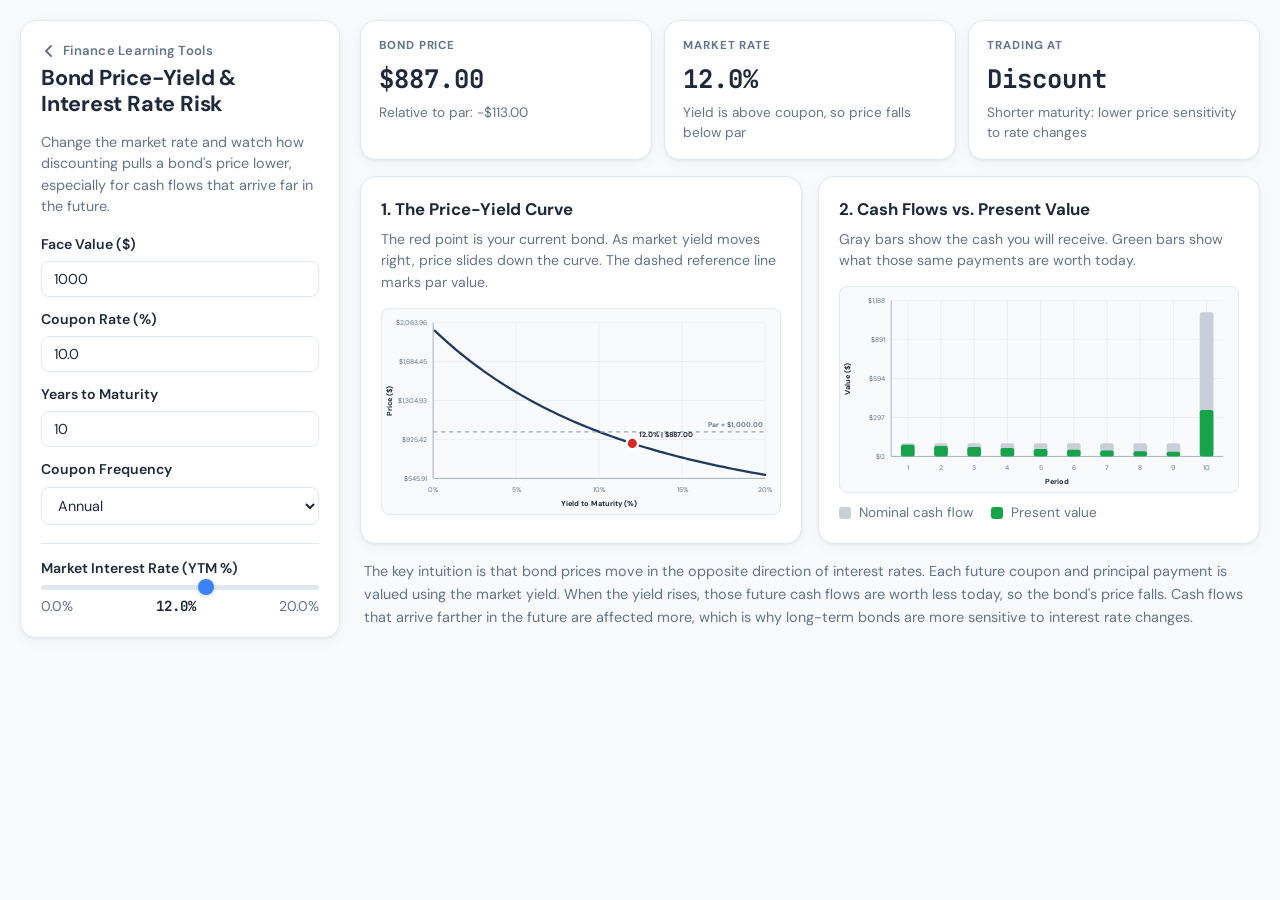
==== commit ce777713: "Redesign UI: shared design system, consistent layouts, light theme" ====
--- a/bond_simulator.html
+++ b/bond_simulator.html
@@ -1,158 +1,290 @@
 <!DOCTYPE html>
 <html lang="en">
 <head>
-  <meta charset="UTF-8" />
-  <meta name="viewport" content="width=device-width, initial-scale=1.0" />
-  <meta name="theme-color" content="#0f766e" />
-  <link rel="icon" type="image/svg+xml" href="./favicon.svg" />
-  <link rel="manifest" href="./manifest.json" />
-  <link rel="preconnect" href="https://fonts.googleapis.com" />
-  <link rel="preconnect" href="https://fonts.gstatic.com" crossorigin />
-  <link
-    href="https://fonts.googleapis.com/css2?family=Fraunces:opsz,wght@9..144,400;9..144,500;9..144,600&family=Inter:wght@400;500;600;700&family=JetBrains+Mono:wght@400;500;600&display=swap"
-    rel="stylesheet"
-  />
+  <meta charset="UTF-8">
+  <meta name="viewport" content="width=device-width, initial-scale=1.0">
+  <title>Bond Price-Yield &amp; Interest Rate Risk Simulator</title>
   <link rel="stylesheet" href="./styles.css" />
-  <title>Bond Simulator · Finance Learning Tools</title>
   <style>
+    :root {
+      --cash: #c8cfd8;
+      --pv: #16a34a;
+    }
+
+    .page {
+      display: grid;
+      grid-template-columns: 320px minmax(0, 1fr);
+      gap: 20px;
+      padding: 20px;
+      align-items: start;
+    }
+
+    .sidebar {
+      padding: 20px;
+      position: sticky;
+      top: 20px;
+      align-self: stretch;
+    }
+
+    .sidebar .page-header { margin-bottom: 14px; }
+    .sidebar .page-header h1 { font-size: 1.35rem; }
+
+    .sidebar .subtitle {
+      margin: 0 0 16px;
+      font-size: 0.9rem;
+    }
+
+    .controls {
+      display: grid;
+      gap: 12px;
+    }
+
+    .control {
+      display: grid;
+      gap: 6px;
+    }
+
+    .control label {
+      font-size: 0.88rem;
+      font-weight: 600;
+    }
+
+    .control input[type="number"],
+    .control select {
+      width: 100%;
+    }
+
+    .control input[type="range"] {
+      width: 100%;
+    }
+
+    .divider {
+      height: 1px;
+      margin: 6px 0 2px;
+      background: var(--border);
+    }
+
+    .slider-row {
+      display: flex;
+      justify-content: space-between;
+      gap: 12px;
+      align-items: center;
+      color: var(--text-muted);
+      font-size: 0.88rem;
+    }
+
+    .slider-row strong {
+      font-family: 'JetBrains Mono', monospace;
+      color: var(--text);
+    }
+
+    .content {
+      display: grid;
+      gap: 16px;
+    }
+
+    .metrics {
+      display: grid;
+      grid-template-columns: repeat(3, minmax(0, 1fr));
+      gap: 12px;
+    }
+
+    .metric {
+      padding: 16px 18px;
+      min-height: 92px;
+    }
+
+    .metric-label {
+      font-size: 0.72rem;
+      text-transform: uppercase;
+      letter-spacing: 0.08em;
+      color: var(--text-muted);
+      font-weight: 700;
+    }
+
+    .metric-value {
+      margin-top: 6px;
+      font-family: 'JetBrains Mono', monospace;
+      font-size: clamp(1.3rem, 2vw, 1.8rem);
+      font-weight: 700;
+    }
+
+    .metric-note {
+      margin-top: 4px;
+      color: var(--text-muted);
+      font-size: 0.85rem;
+    }
+
     .chart-grid {
       display: grid;
       grid-template-columns: repeat(2, minmax(0, 1fr));
-      gap: 20px;
-    }
-
-    @media (max-width: 960px) {
-      .chart-grid { grid-template-columns: 1fr; }
-    }
-
-    .plot-svg {
+      gap: 16px;
+    }
+
+    .card {
+      padding: 20px;
+    }
+
+    .card h3 {
+      margin: 0;
+      font-size: 1.05rem;
+      font-weight: 700;
+    }
+
+    .card p {
+      margin: 6px 0 14px;
+      color: var(--text-muted);
+      font-size: 0.88rem;
+      line-height: 1.55;
+    }
+
+    .chart {
       width: 100%;
       height: auto;
       display: block;
+      border-radius: var(--radius-sm);
+      background: var(--bg);
+      border: 1px solid var(--border);
+    }
+
+    .legend {
+      display: flex;
+      gap: 18px;
+      flex-wrap: wrap;
+      margin-top: 10px;
+      color: var(--text-muted);
+      font-size: 0.85rem;
+    }
+
+    .legend-item {
+      display: inline-flex;
+      align-items: center;
+      gap: 8px;
+    }
+
+    .swatch {
+      width: 12px;
+      height: 12px;
+      border-radius: 3px;
     }
 
     .footer-note {
-      padding: 20px 22px;
+      padding: 0 4px;
       color: var(--text-muted);
       line-height: 1.6;
-      font-size: 0.92rem;
+      font-size: 0.9rem;
+    }
+
+    @media (max-width: 1080px) {
+      .page {
+        grid-template-columns: 1fr;
+      }
+
+      .sidebar {
+        position: static;
+      }
+
+      .chart-grid,
+      .metrics {
+        grid-template-columns: 1fr;
+      }
     }
   </style>
 </head>
 <body>
-  <header class="topnav">
-    <div class="topnav-inner">
-      <a class="brand" href="./index.html">
-        <span class="brand-mark">FL</span>
+  <div class="page">
+    <aside class="sidebar panel">
+      <a class="back-link" href="./index.html">
+        <svg viewBox="0 0 16 16" fill="none" stroke="currentColor" stroke-width="2" stroke-linecap="round"><path d="M10 3L5 8l5 5"/></svg>
         Finance Learning Tools
       </a>
-      <a class="nav-home" href="./index.html" aria-label="Back to all dashboards">
-        <span class="chev">←</span> All dashboards
-      </a>
-    </div>
-  </header>
-
-  <main class="page">
-    <div class="dashboard">
-      <aside class="sidebar">
-        <div class="sidebar-header">
-          <span class="sidebar-eyebrow">Fixed Income</span>
-          <h1>Bond Simulator</h1>
-          <p>Change the market rate and watch how discounting pulls a bond's price lower — especially for cash flows that arrive far in the future.</p>
+      <div class="page-header">
+        <h1>Bond Price-Yield &amp; Interest Rate Risk</h1>
+      </div>
+      <p class="subtitle" style="color:var(--text-muted);font-size:0.9rem;margin-bottom:16px;">Change the market rate and watch how discounting pulls a bond's price lower, especially for cash flows that arrive far in the future.</p>
+
+      <div class="controls">
+        <div class="control">
+          <label for="faceValue">Face Value ($)</label>
+          <input id="faceValue" type="number" min="100" step="100" value="1000">
         </div>
 
-        <div class="sidebar-section">
-          <h2 class="section-title"><span class="section-dot"></span>Bond terms</h2>
-          <div class="field">
-            <label class="field-label" for="faceValue">Face value ($)</label>
-            <input id="faceValue" type="number" min="100" step="100" value="1000" />
-          </div>
-          <div class="field">
-            <label class="field-label" for="couponRate">Coupon rate (%)</label>
-            <input id="couponRate" type="number" min="0" max="25" step="0.1" value="10.0" />
-          </div>
-          <div class="field">
-            <label class="field-label" for="years">Years to maturity</label>
-            <input id="years" type="number" min="1" max="30" step="1" value="10" />
-          </div>
-          <div class="field">
-            <label class="field-label" for="frequency">Coupon frequency</label>
-            <select id="frequency">
-              <option value="1" selected>Annual</option>
-              <option value="2">Semiannual</option>
-            </select>
+        <div class="control">
+          <label for="couponRate">Coupon Rate (%)</label>
+          <input id="couponRate" type="number" min="0" max="25" step="0.1" value="10.0">
+        </div>
+
+        <div class="control">
+          <label for="years">Years to Maturity</label>
+          <input id="years" type="number" min="1" max="30" step="1" value="10">
+        </div>
+
+        <div class="control">
+          <label for="frequency">Coupon Frequency</label>
+          <select id="frequency">
+            <option value="1" selected>Annual</option>
+            <option value="2">Semiannual</option>
+          </select>
+        </div>
+
+        <div class="divider"></div>
+
+        <div class="control">
+          <label for="ytm">Market Interest Rate (YTM %)</label>
+          <input id="ytm" type="range" min="0" max="20" step="0.1" value="12.0">
+          <div class="slider-row">
+            <span>0.0%</span>
+            <strong id="ytmValue">12.0%</strong>
+            <span>20.0%</span>
           </div>
         </div>
-
-        <div class="sidebar-section">
-          <h2 class="section-title"><span class="section-dot"></span>Market rate</h2>
-          <div class="field">
-            <label class="field-label" for="ytm">Yield to maturity</label>
-            <input id="ytm" type="range" min="0" max="20" step="0.1" value="12.0" />
-            <div class="flex-between">
-              <span class="field-hint">0%</span>
-              <span class="value-pill" id="ytmValue">12.0%</span>
-              <span class="field-hint">20%</span>
-            </div>
-          </div>
-        </div>
-      </aside>
-
-      <section class="main-column">
-        <section class="metrics">
-          <article class="panel metric">
-            <div class="metric-label">Bond price</div>
-            <div class="metric-value" id="priceMetric">$0.00</div>
-            <div class="metric-note" id="priceGapMetric">Relative to par: $0.00</div>
-          </article>
-
-          <article class="panel metric">
-            <div class="metric-label">Market rate</div>
-            <div class="metric-value" id="rateMetric">0.0%</div>
-            <div class="metric-note" id="couponVsRateMetric">Coupon and market yield match</div>
-          </article>
-
-          <article class="panel metric is-accent">
-            <div class="metric-label">Trading at</div>
-            <div class="metric-value" id="tradingMetric">Par</div>
-            <div class="metric-note" id="durationHintMetric">Longer maturity means more sensitivity</div>
-          </article>
-        </section>
-
-        <div class="chart-grid">
-          <article class="plot">
-            <div class="plot-heading">
-              <h2>Price–yield curve</h2>
-              <p>The red point is your current bond. As market yield moves right, price slides down the curve. The dashed line marks par value.</p>
-            </div>
-            <svg id="curveChart" class="plot-svg" viewBox="0 0 700 360" aria-label="Bond price yield curve"></svg>
-          </article>
-
-          <article class="plot">
-            <div class="plot-heading">
-              <h2>Cash flows vs. present value</h2>
-              <p>Grey bars show the cash you will receive. Teal bars show what those same payments are worth today.</p>
-            </div>
-            <svg id="cashFlowChart" class="plot-svg" viewBox="0 0 700 360" aria-label="Cash flow present value chart"></svg>
-            <div class="plot-footer">
-              <span class="chip"><span class="chip-swatch" style="background: #c7c2b4;"></span>Nominal cash flow</span>
-              <span class="chip"><span class="chip-swatch" style="background: #0f766e;"></span>Present value</span>
-            </div>
-          </article>
-        </div>
-
-        <article class="panel">
-          <p class="footer-note">
-            Bond prices move in the opposite direction of interest rates. Each future
-            coupon and principal payment is valued using the market yield. When the
-            yield rises, those future cash flows are worth less today, so the bond's
-            price falls. Cash flows that arrive farther in the future are affected
-            more, which is why long-term bonds are more sensitive to rate changes.
-          </p>
+      </div>
+    </aside>
+
+    <main class="content">
+      <section class="metrics">
+        <article class="metric panel">
+          <div class="metric-label">Bond Price</div>
+          <div class="metric-value" id="priceMetric">$0.00</div>
+          <div class="metric-note" id="priceGapMetric">Relative to par: $0.00</div>
+        </article>
+
+        <article class="metric panel">
+          <div class="metric-label">Market Rate</div>
+          <div class="metric-value" id="rateMetric">0.0%</div>
+          <div class="metric-note" id="couponVsRateMetric">Coupon and market yield match</div>
+        </article>
+
+        <article class="metric panel">
+          <div class="metric-label">Trading At</div>
+          <div class="metric-value" id="tradingMetric">Par</div>
+          <div class="metric-note" id="durationHintMetric">Longer maturity means more sensitivity</div>
         </article>
       </section>
-    </div>
-  </main>
+
+      <section class="chart-grid">
+        <article class="card panel">
+          <h3>1. The Price-Yield Curve</h3>
+          <p>The red point is your current bond. As market yield moves right, price slides down the curve. The dashed reference line marks par value.</p>
+          <svg id="curveChart" class="chart" viewBox="0 0 700 360" aria-label="Bond price yield curve"></svg>
+        </article>
+
+        <article class="card panel">
+          <h3>2. Cash Flows vs. Present Value</h3>
+          <p>Gray bars show the cash you will receive. Green bars show what those same payments are worth today.</p>
+          <svg id="cashFlowChart" class="chart" viewBox="0 0 700 360" aria-label="Cash flow present value chart"></svg>
+          <div class="legend">
+            <span class="legend-item"><span class="swatch" style="background: var(--cash);"></span>Nominal cash flow</span>
+            <span class="legend-item"><span class="swatch" style="background: var(--pv);"></span>Present value</span>
+          </div>
+        </article>
+      </section>
+
+      <section class="footer-note">
+        The key intuition is that bond prices move in the opposite direction of interest rates. Each future coupon and principal payment is valued using the market yield. When the yield rises, those future cash flows are worth less today, so the bond's price falls. Cash flows that arrive farther in the future are affected more, which is why long-term bonds are more sensitive to interest rate changes.
+      </section>
+    </main>
+  </div>
 
   <script>
     const controls = {
@@ -175,18 +307,6 @@
       cashFlowChart: document.getElementById("cashFlowChart")
     };
 
-    const PALETTE = {
-      axis: "#9b958a",
-      grid: "#ebe7dc",
-      curve: "#0f766e",
-      marker: "#b4414b",
-      par: "#b45309",
-      nominal: "#c7c2b4",
-      pv: "#0f766e",
-      text: "#1f1d1a",
-      muted: "#6b665c"
-    };
-
     function currency(value) {
       return new Intl.NumberFormat("en-US", {
         style: "currency",
@@ -226,21 +346,30 @@
         const discountFactor = 1 / Math.pow(1 + periodYtm, t);
         const presentValue = nominalCashFlow * discountFactor;
 
-        flows.push({ period: t, nominalCashFlow, discountFactor, presentValue });
+        flows.push({
+          period: t,
+          nominalCashFlow,
+          discountFactor,
+          presentValue
+        });
       }
 
       return flows;
     }
 
-    function bondPrice(inputs) {
-      return buildCashFlows(inputs).reduce((sum, row) => sum + row.presentValue, 0);
+    function bondPrice({ faceValue, couponRate, years, frequency, ytm }) {
+      return buildCashFlows({ faceValue, couponRate, years, frequency, ytm })
+        .reduce((sum, row) => sum + row.presentValue, 0);
     }
 
     function priceCurvePoints(inputs) {
       const points = [];
       for (let i = 0; i <= 100; i += 1) {
         const ytm = 0.001 + (0.199 * i) / 100;
-        points.push({ x: ytm * 100, y: bondPrice({ ...inputs, ytm }) });
+        points.push({
+          x: ytm * 100,
+          y: bondPrice({ ...inputs, ytm })
+        });
       }
       return points;
     }
@@ -258,9 +387,9 @@
       if (Math.abs(couponPercent - marketPercent) < 0.05) {
         outputs.couponVsRateMetric.textContent = "Coupon and market yield match";
       } else if (marketPercent > couponPercent) {
-        outputs.couponVsRateMetric.textContent = "Yield above coupon → price falls below par";
+        outputs.couponVsRateMetric.textContent = "Yield is above coupon, so price falls below par";
       } else {
-        outputs.couponVsRateMetric.textContent = "Yield below coupon → price rises above par";
+        outputs.couponVsRateMetric.textContent = "Yield is below coupon, so price rises above par";
       }
 
       if (Math.abs(priceGap) < 0.5) {
@@ -273,13 +402,15 @@
 
       outputs.durationHintMetric.textContent =
         inputs.years >= 15
-          ? "Long maturity: higher price sensitivity"
-          : "Shorter maturity: lower price sensitivity";
+          ? "Long maturity: higher price sensitivity to rate changes"
+          : "Shorter maturity: lower price sensitivity to rate changes";
     }
 
     function svgEl(tag, attrs = {}) {
       const el = document.createElementNS("http://www.w3.org/2000/svg", tag);
-      Object.entries(attrs).forEach(([key, value]) => el.setAttribute(key, value));
+      Object.entries(attrs).forEach(([key, value]) => {
+        el.setAttribute(key, value);
+      });
       return el;
     }
 
@@ -294,19 +425,33 @@
       const xSpan = xMax - xMin || 1;
       const ySpan = yMax - yMin || 1;
 
-      const xScale = (v) => margin.left + ((v - xMin) / xSpan) * chartWidth;
-      const yScale = (v) => margin.top + chartHeight - ((v - yMin) / ySpan) * chartHeight;
+      const xScale = (value) => margin.left + ((value - xMin) / xSpan) * chartWidth;
+      const yScale = (value) => margin.top + chartHeight - ((value - yMin) / ySpan) * chartHeight;
+
+      svg.appendChild(svgEl("rect", {
+        x: margin.left,
+        y: margin.top,
+        width: chartWidth,
+        height: chartHeight,
+        fill: "transparent"
+      }));
 
       xTicks.forEach((tick) => {
         const x = xScale(tick.value);
         svg.appendChild(svgEl("line", {
-          x1: x, y1: margin.top, x2: x, y2: height - margin.bottom,
-          stroke: PALETTE.grid, "stroke-width": 1
+          x1: x,
+          y1: margin.top,
+          x2: x,
+          y2: height - margin.bottom,
+          stroke: "#e2e8f0",
+          "stroke-width": 1
         }));
         const label = svgEl("text", {
-          x, y: height - margin.bottom + 22,
-          "text-anchor": "middle", fill: PALETTE.muted, "font-size": 12,
-          "font-family": "'Inter', sans-serif"
+          x,
+          y: height - margin.bottom + 24,
+          "text-anchor": "middle",
+          fill: "#64748b",
+          "font-size": 12
         });
         label.textContent = tick.label;
         svg.appendChild(label);
@@ -315,43 +460,61 @@
       yTicks.forEach((tick) => {
         const y = yScale(tick.value);
         svg.appendChild(svgEl("line", {
-          x1: margin.left, y1: y, x2: width - margin.right, y2: y,
-          stroke: PALETTE.grid, "stroke-width": 1
+          x1: margin.left,
+          y1: y,
+          x2: width - margin.right,
+          y2: y,
+          stroke: "#e2e8f0",
+          "stroke-width": 1
         }));
         const label = svgEl("text", {
-          x: margin.left - 10, y: y + 4,
-          "text-anchor": "end", fill: PALETTE.muted, "font-size": 12,
-          "font-family": "'JetBrains Mono', monospace"
+          x: margin.left - 10,
+          y: y + 4,
+          "text-anchor": "end",
+          fill: "#64748b",
+          "font-size": 12
         });
         label.textContent = tick.label;
         svg.appendChild(label);
       });
 
       svg.appendChild(svgEl("line", {
-        x1: margin.left, y1: height - margin.bottom,
-        x2: width - margin.right, y2: height - margin.bottom,
-        stroke: PALETTE.axis, "stroke-width": 1
+        x1: margin.left,
+        y1: height - margin.bottom,
+        x2: width - margin.right,
+        y2: height - margin.bottom,
+        stroke: "#94a3b8",
+        "stroke-width": 1.4
       }));
 
       svg.appendChild(svgEl("line", {
-        x1: margin.left, y1: margin.top,
-        x2: margin.left, y2: height - margin.bottom,
-        stroke: PALETTE.axis, "stroke-width": 1
+        x1: margin.left,
+        y1: margin.top,
+        x2: margin.left,
+        y2: height - margin.bottom,
+        stroke: "#94a3b8",
+        "stroke-width": 1.4
       }));
 
       const xText = svgEl("text", {
-        x: margin.left + chartWidth / 2, y: height - 12,
-        "text-anchor": "middle", fill: PALETTE.text, "font-size": 12,
-        "font-weight": 600, "font-family": "'Inter', sans-serif"
+        x: margin.left + chartWidth / 2,
+        y: height - 14,
+        "text-anchor": "middle",
+        fill: "#1e293b",
+        "font-size": 13,
+        "font-weight": 700
       });
       xText.textContent = xLabel;
       svg.appendChild(xText);
 
       const yText = svgEl("text", {
-        x: 16, y: margin.top + chartHeight / 2,
-        transform: `rotate(-90 16 ${margin.top + chartHeight / 2})`,
-        "text-anchor": "middle", fill: PALETTE.text, "font-size": 12,
-        "font-weight": 600, "font-family": "'Inter', sans-serif"
+        x: 18,
+        y: margin.top + chartHeight / 2,
+        transform: `rotate(-90 18 ${margin.top + chartHeight / 2})`,
+        "text-anchor": "middle",
+        fill: "#1e293b",
+        "font-size": 13,
+        "font-weight": 700
       });
       yText.textContent = yLabel;
       svg.appendChild(yText);
@@ -365,59 +528,93 @@
 
       const width = 700;
       const height = 360;
-      const margin = { top: 22, right: 22, bottom: 50, left: 80 };
-      const yValues = points.map((p) => p.y);
+      const margin = { top: 24, right: 26, bottom: 62, left: 90 };
+      const yValues = points.map((point) => point.y);
       const yMin = Math.min(...yValues);
       const yMax = Math.max(...yValues);
       const chartMin = Math.max(0, yMin * 0.94);
       const chartMax = Math.max(yMax * 1.04, currentPoint.y, currentPoint.faceValue || 0, chartMin + 1);
-      const dims = { width, height, margin, xMin: 0, xMax: 20, yMin: chartMin, yMax: chartMax };
-
-      const xTicks = [0, 5, 10, 15, 20].map((v) => ({ value: v, label: `${v}%` }));
+      const dims = {
+        width,
+        height,
+        margin,
+        xMin: 0,
+        xMax: 20,
+        yMin: chartMin,
+        yMax: chartMax
+      };
+
+      const xTicks = [0, 5, 10, 15, 20].map((value) => ({ value, label: `${value}%` }));
       const yStep = (dims.yMax - dims.yMin) / 4 || 1;
-      const yTicks = Array.from({ length: 5 }, (_, i) => {
-        const value = dims.yMin + yStep * i;
+      const yTicks = Array.from({ length: 5 }, (_, index) => {
+        const value = dims.yMin + yStep * index;
         return { value, label: currency(value).replace(".00", "") };
       });
 
-      const { xScale, yScale } = drawAxes(svg, dims, xTicks, yTicks, "Yield to maturity", "Bond price");
+      const { xScale, yScale } = drawAxes(
+        svg,
+        dims,
+        xTicks,
+        yTicks,
+        "Yield to Maturity (%)",
+        "Price ($)"
+      );
 
       const pathData = points
-        .map((p, i) => `${i === 0 ? "M" : "L"} ${xScale(p.x)} ${yScale(p.y)}`)
+        .map((point, index) => `${index === 0 ? "M" : "L"} ${xScale(point.x)} ${yScale(point.y)}`)
         .join(" ");
+
       svg.appendChild(svgEl("path", {
-        d: pathData, fill: "none", stroke: PALETTE.curve,
-        "stroke-width": 2.5, "stroke-linecap": "round", "stroke-linejoin": "round"
+        d: pathData,
+        fill: "none",
+        stroke: "#1e3a5f",
+        "stroke-width": 4,
+        "stroke-linecap": "round",
+        "stroke-linejoin": "round"
       }));
 
       const parY = yScale(currentPoint.faceValue);
       svg.appendChild(svgEl("line", {
-        x1: margin.left, y1: parY, x2: width - margin.right, y2: parY,
-        stroke: PALETTE.par, "stroke-width": 1.5, "stroke-dasharray": "6 6"
+        x1: margin.left,
+        y1: parY,
+        x2: width - margin.right,
+        y2: parY,
+        stroke: "#94a3b8",
+        "stroke-width": 2,
+        "stroke-dasharray": "7 7"
       }));
 
       const parLabel = svgEl("text", {
-        x: width - margin.right - 4, y: parY - 6,
-        "text-anchor": "end", fill: PALETTE.par,
-        "font-size": 11, "font-weight": 600,
-        "font-family": "'Inter', sans-serif"
+        x: width - margin.right - 4,
+        y: parY - 8,
+        "text-anchor": "end",
+        fill: "#64748b",
+        "font-size": 12,
+        "font-weight": 700
       });
       parLabel.textContent = `Par = ${currency(currentPoint.faceValue)}`;
       svg.appendChild(parLabel);
 
       const cx = xScale(currentPoint.x);
       const cy = yScale(currentPoint.y);
+
       svg.appendChild(svgEl("circle", {
-        cx, cy, r: 7, fill: PALETTE.marker, stroke: "#fff", "stroke-width": 2.5
+        cx,
+        cy,
+        r: 10,
+        fill: "#dc2626",
+        stroke: "#ffffff",
+        "stroke-width": 4
       }));
 
       const guide = svgEl("text", {
         x: Math.min(cx + 12, width - margin.right - 5),
-        y: Math.max(cy - 12, margin.top + 14),
-        fill: PALETTE.text, "font-size": 12, "font-weight": 600,
-        "font-family": "'JetBrains Mono', monospace"
-      });
-      guide.textContent = `${percent(currentPoint.x)}  ·  ${currency(currentPoint.y)}`;
+        y: Math.max(cy - 12, margin.top + 16),
+        fill: "#1e293b",
+        "font-size": 12.5,
+        "font-weight": 700
+      });
+      guide.textContent = `${percent(currentPoint.x)} | ${currency(currentPoint.y)}`;
       svg.appendChild(guide);
     }
 
@@ -427,24 +624,36 @@
 
       const width = 700;
       const height = 360;
-      const margin = { top: 22, right: 22, bottom: 50, left: 80 };
-      const maxValue = Math.max(Math.max(...flows.map((f) => f.nominalCashFlow)) * 1.08, 1);
+      const margin = { top: 24, right: 26, bottom: 62, left: 90 };
+      const maxValue = Math.max(Math.max(...flows.map((flow) => flow.nominalCashFlow)) * 1.08, 1);
       const dims = {
-        width, height, margin,
-        xMin: 0.5, xMax: flows.length + 0.5,
-        yMin: 0, yMax: maxValue
+        width,
+        height,
+        margin,
+        xMin: 0.5,
+        xMax: flows.length + 0.5,
+        yMin: 0,
+        yMax: maxValue
       };
 
       const tickPeriods = flows.length <= 10
-        ? flows.map((f) => f.period)
+        ? flows.map((flow) => flow.period)
         : [1, Math.ceil(flows.length / 4), Math.ceil(flows.length / 2), flows.length];
-      const xTicks = tickPeriods.map((v) => ({ value: v, label: String(v) }));
-      const yTicks = Array.from({ length: 5 }, (_, i) => {
-        const value = (maxValue / 4) * i;
+
+      const xTicks = tickPeriods.map((value) => ({ value, label: String(value) }));
+      const yTicks = Array.from({ length: 5 }, (_, index) => {
+        const value = (maxValue / 4) * index;
         return { value, label: currency(value).replace(".00", "") };
       });
 
-      const { xScale, yScale } = drawAxes(svg, dims, xTicks, yTicks, "Period", "Value");
+      const { xScale, yScale } = drawAxes(
+        svg,
+        dims,
+        xTicks,
+        yTicks,
+        "Period",
+        "Value ($)"
+      );
 
       const chartWidth = width - margin.left - margin.right;
       const slotWidth = chartWidth / flows.length;
@@ -457,14 +666,21 @@
         const baseY = yScale(0);
 
         svg.appendChild(svgEl("rect", {
-          x: centerX - barWidth / 2, y: nominalY,
-          width: barWidth, height: baseY - nominalY, rx: 3,
-          fill: PALETTE.nominal
+          x: centerX - barWidth / 2,
+          y: nominalY,
+          width: barWidth,
+          height: baseY - nominalY,
+          rx: 4,
+          fill: "#c8cfd8"
         }));
+
         svg.appendChild(svgEl("rect", {
-          x: centerX - barWidth / 2, y: pvY,
-          width: barWidth, height: baseY - pvY, rx: 3,
-          fill: PALETTE.pv
+          x: centerX - barWidth / 2,
+          y: pvY,
+          width: barWidth,
+          height: baseY - pvY,
+          rx: 4,
+          fill: "#16a34a"
         }));
       });
     }
--- a/styles.css
+++ b/styles.css
@@ -1,765 +1,309 @@
-/* ==========================================================================
-   Finance Learning Tools — shared design system
-   ========================================================================== */
-
+/* ══════════════════════════════════════════════════════════════
+   Finance Learning Tools — Shared Design System
+   ══════════════════════════════════════════════════════════════ */
+
+@import url('https://fonts.googleapis.com/css2?family=DM+Sans:ital,wght@0,400;0,500;0,600;0,700&family=JetBrains+Mono:wght@400;500;600&display=swap');
+
+/* ── Tokens ── */
 :root {
-  color-scheme: light;
-
-  /* Neutrals */
-  --bg: #f5f4ef;
-  --bg-subtle: #efece4;
-  --surface: #ffffff;
-  --surface-muted: #fafaf7;
-  --border: #e7e3d8;
-  --border-strong: #d4cdbc;
-  --divider: #eee9dd;
-
-  /* Text */
-  --text: #1f1d1a;
-  --text-strong: #14130f;
-  --text-muted: #6b665c;
-  --text-subtle: #9b958a;
-
-  /* Accents */
-  --accent: #0f766e;
-  --accent-strong: #0b5a54;
-  --accent-soft: rgba(15, 118, 110, 0.08);
-  --accent-line: rgba(15, 118, 110, 0.22);
-
-  /* Data palette (used in charts / pills) */
-  --c-teal: #0f766e;
-  --c-teal-soft: rgba(15, 118, 110, 0.14);
-  --c-slate: #334155;
-  --c-slate-soft: rgba(51, 65, 85, 0.14);
-  --c-rose: #b4414b;
-  --c-rose-soft: rgba(180, 65, 75, 0.14);
-  --c-amber: #b45309;
-  --c-amber-soft: rgba(180, 83, 9, 0.14);
-  --c-emerald: #15803d;
-  --c-emerald-soft: rgba(21, 128, 61, 0.14);
-  --c-violet: #6d28d9;
-  --c-violet-soft: rgba(109, 40, 217, 0.14);
-  --c-navy: #1e3a8a;
-  --c-navy-soft: rgba(30, 58, 138, 0.14);
-
-  --positive: var(--c-emerald);
-  --negative: var(--c-rose);
-
-  /* Shape + elevation */
-  --radius-xs: 6px;
-  --radius-sm: 8px;
-  --radius: 12px;
-  --radius-lg: 18px;
-  --radius-pill: 999px;
-
-  --shadow-xs: 0 1px 2px rgba(28, 25, 23, 0.04);
-  --shadow-sm: 0 1px 3px rgba(28, 25, 23, 0.05), 0 1px 2px rgba(28, 25, 23, 0.03);
-  --shadow: 0 4px 14px rgba(28, 25, 23, 0.06), 0 1px 2px rgba(28, 25, 23, 0.04);
-  --shadow-lg: 0 18px 44px rgba(28, 25, 23, 0.1);
-
-  /* Typography */
-  --font-sans: "Inter", system-ui, -apple-system, "Segoe UI", Roboto, "Helvetica Neue", Arial, sans-serif;
-  --font-serif: "Fraunces", "Source Serif 4", Georgia, "Times New Roman", serif;
-  --font-mono: "JetBrains Mono", ui-monospace, SFMono-Regular, Menlo, monospace;
-}
-
-/* ---------- Reset ---------- */
-*,
-*::before,
-*::after {
-  box-sizing: border-box;
-}
-
-html,
+  --bg:           #f8fafc;
+  --card:         #ffffff;
+  --text:         #1e293b;
+  --text-muted:   #64748b;
+  --text-light:   #94a3b8;
+  --accent:       #1e3a5f;
+  --accent-hover: #15294a;
+  --accent-light: rgba(30, 58, 95, 0.07);
+  --border:       #e2e8f0;
+  --blue:         #3b82f6;
+  --green:        #16a34a;
+  --red:          #dc2626;
+  --orange:       #f59e0b;
+  --teal:         #0f766e;
+  --rose:         #f43f5e;
+  --violet:       #8b5cf6;
+  --shadow:       0 1px 3px rgba(0,0,0,0.05), 0 4px 16px rgba(0,0,0,0.04);
+  --shadow-lg:    0 4px 24px rgba(0,0,0,0.08);
+  --radius:       16px;
+  --radius-sm:    8px;
+}
+
+/* ── Reset ── */
+*, *::before, *::after { box-sizing: border-box; margin: 0; padding: 0; }
+
 body {
-  margin: 0;
-  padding: 0;
-}
-
-body {
+  font-family: 'DM Sans', -apple-system, BlinkMacSystemFont, 'Segoe UI', sans-serif;
+  background: var(--bg);
+  color: var(--text);
+  line-height: 1.5;
   min-height: 100vh;
-  font-family: var(--font-sans);
-  font-size: 15px;
-  line-height: 1.55;
-  color: var(--text);
-  background: var(--bg);
   -webkit-font-smoothing: antialiased;
-  -moz-osx-font-smoothing: grayscale;
-  text-rendering: optimizeLegibility;
-}
-
-a {
-  color: var(--accent);
-  text-decoration: none;
-}
-
-a:hover,
-a:focus-visible {
-  text-decoration: underline;
-}
-
-h1,
-h2,
-h3,
-h4 {
-  margin: 0;
-  font-family: var(--font-serif);
-  font-weight: 500;
-  color: var(--text-strong);
-  letter-spacing: -0.01em;
-  line-height: 1.15;
-}
-
-p {
-  margin: 0;
-}
-
-button {
-  font-family: inherit;
-}
-
-/* ---------- Top nav ---------- */
-.topnav {
-  position: sticky;
-  top: 0;
-  z-index: 20;
-  background: rgba(245, 244, 239, 0.85);
-  backdrop-filter: saturate(140%) blur(10px);
-  -webkit-backdrop-filter: saturate(140%) blur(10px);
-  border-bottom: 1px solid var(--border);
-}
-
-.topnav-inner {
-  max-width: 1320px;
-  margin: 0 auto;
-  padding: 14px 28px;
-  display: flex;
-  align-items: center;
-  justify-content: space-between;
-  gap: 20px;
-}
-
-.brand {
-  display: inline-flex;
-  align-items: center;
-  gap: 10px;
-  font-family: var(--font-serif);
-  font-weight: 500;
-  font-size: 1rem;
-  color: var(--text-strong);
-}
-
-.brand:hover {
-  text-decoration: none;
-  color: var(--accent-strong);
-}
-
-.brand-mark {
-  width: 28px;
-  height: 28px;
-  border-radius: 8px;
-  background: var(--accent);
-  display: inline-flex;
-  align-items: center;
-  justify-content: center;
-  color: #fff;
-  font-family: var(--font-sans);
-  font-weight: 700;
-  font-size: 0.78rem;
-  letter-spacing: 0.06em;
-}
-
-.nav-links {
-  display: flex;
-  gap: 2px;
-  align-items: center;
-}
-
-.nav-link {
-  padding: 7px 12px;
-  border-radius: var(--radius-pill);
-  font-size: 0.86rem;
-  color: var(--text-muted);
-  font-weight: 500;
-  transition: background-color 120ms ease, color 120ms ease;
-  white-space: nowrap;
-}
-
-.nav-link:hover {
-  background: var(--surface);
-  color: var(--text-strong);
-  text-decoration: none;
-}
-
-.nav-link.is-active {
-  background: var(--accent);
-  color: #fff;
-}
-
-.nav-home {
+}
+
+a { color: inherit; text-decoration: none; }
+img, svg { display: block; max-width: 100%; }
+
+/* ── Back link ── */
+.back-link {
   display: inline-flex;
   align-items: center;
   gap: 6px;
-  padding: 6px 10px 6px 6px;
-  border-radius: var(--radius-pill);
+  font-size: 0.82rem;
+  font-weight: 600;
   color: var(--text-muted);
-  font-size: 0.86rem;
-  font-weight: 500;
-}
-
-.nav-home:hover {
-  background: var(--surface);
-  color: var(--text-strong);
-  text-decoration: none;
-}
-
-.nav-home .chev {
-  width: 22px;
-  height: 22px;
-  border-radius: 50%;
-  background: var(--surface);
-  border: 1px solid var(--border);
-  display: inline-flex;
-  align-items: center;
-  justify-content: center;
+  letter-spacing: 0.02em;
+  transition: color 0.15s;
+}
+.back-link:hover,
+.back-link:focus-visible {
+  color: var(--accent);
+}
+.back-link svg {
+  width: 16px;
+  height: 16px;
+  flex-shrink: 0;
+}
+
+/* ── Page header ── */
+.page-header {
+  margin-bottom: 24px;
+}
+.page-header h1 {
+  font-size: 1.5rem;
+  font-weight: 700;
+  color: var(--text);
+  line-height: 1.2;
+  letter-spacing: -0.01em;
+}
+.page-header .subtitle {
+  margin-top: 6px;
+  font-size: 0.95rem;
   color: var(--text-muted);
-  font-size: 0.9rem;
-  line-height: 1;
-}
-
-/* ---------- Page shell ---------- */
-.page {
-  max-width: 1320px;
-  margin: 0 auto;
-  padding: 32px 28px 56px;
-}
-
-.page-narrow {
-  max-width: 1040px;
-}
-
-/* Dashboard two-column layout */
-.dashboard {
-  display: grid;
-  grid-template-columns: 320px minmax(0, 1fr);
-  gap: 24px;
-  align-items: start;
-}
-
-.main-column {
-  display: grid;
-  gap: 20px;
-  min-width: 0;
-}
-
-/* ---------- Panels ---------- */
+  line-height: 1.55;
+  max-width: 720px;
+}
+
+/* ── Panel / Card ── */
 .panel {
-  background: var(--surface);
+  background: var(--card);
   border: 1px solid var(--border);
   border-radius: var(--radius);
-  box-shadow: var(--shadow-xs);
-}
-
-.panel-body {
-  padding: 20px 22px;
-}
-
-.panel-header {
-  padding: 18px 22px 0;
-}
-
-.panel-header h2 {
-  font-size: 1.05rem;
-  font-weight: 500;
-}
-
-.panel-header p {
-  margin-top: 4px;
-  color: var(--text-muted);
-  font-size: 0.92rem;
-  line-height: 1.5;
-}
-
-/* ---------- Sidebar ---------- */
-.sidebar {
-  position: sticky;
-  top: 80px;
-  max-height: calc(100vh - 96px);
-  overflow-y: auto;
-  background: var(--surface);
+  box-shadow: var(--shadow);
+}
+
+/* ── KPI strip ── */
+.kpi-strip {
+  display: grid;
+  gap: 12px;
+}
+.stat-card {
+  background: var(--card);
   border: 1px solid var(--border);
-  border-radius: var(--radius);
-  box-shadow: var(--shadow-xs);
-}
-
-.sidebar::-webkit-scrollbar {
-  width: 8px;
-}
-.sidebar::-webkit-scrollbar-thumb {
-  background: var(--border-strong);
-  border-radius: 999px;
-}
-
-.sidebar-header {
-  padding: 22px 22px 18px;
-  border-bottom: 1px solid var(--divider);
-}
-
-.sidebar-eyebrow {
-  display: inline-block;
-  font-size: 0.68rem;
+  border-radius: var(--radius-sm);
+  padding: 16px;
+  text-align: center;
+  box-shadow: var(--shadow);
+}
+.stat-card .stat-label {
+  font-size: 0.72rem;
   font-weight: 700;
   text-transform: uppercase;
-  letter-spacing: 0.12em;
-  color: var(--accent-strong);
-  background: var(--accent-soft);
-  padding: 3px 9px;
-  border-radius: var(--radius-pill);
-  margin-bottom: 12px;
-}
-
-.sidebar-header h1 {
-  font-size: 1.4rem;
-  font-weight: 500;
-  letter-spacing: -0.015em;
-}
-
-.sidebar-header p {
-  margin-top: 10px;
+  letter-spacing: 0.06em;
   color: var(--text-muted);
-  font-size: 0.9rem;
-  line-height: 1.55;
-}
-
-.sidebar-section {
-  padding: 18px 22px;
-  border-bottom: 1px solid var(--divider);
-}
-
-.sidebar-section:last-child {
-  border-bottom: none;
-}
-
-.section-title {
-  display: flex;
-  align-items: center;
-  gap: 8px;
-  font-size: 0.7rem;
+  margin-bottom: 4px;
+}
+.stat-card .stat-value {
+  font-family: 'JetBrains Mono', monospace;
+  font-size: 1.3rem;
   font-weight: 700;
-  letter-spacing: 0.12em;
-  text-transform: uppercase;
-  color: var(--text-muted);
-  margin: 0 0 14px;
-}
-
-.section-dot {
-  width: 6px;
-  height: 6px;
-  border-radius: 50%;
-  background: var(--accent);
-  display: inline-block;
-}
-
-.section-help {
-  margin: -4px 0 12px;
-  color: var(--text-muted);
-  font-size: 0.86rem;
-  line-height: 1.5;
-}
-
-/* ---------- Buttons ---------- */
+  color: var(--text);
+}
+.stat-card .stat-sub {
+  font-size: 0.75rem;
+  color: var(--text-light);
+  margin-top: 2px;
+}
+.stat-card.highlight {
+  border-color: var(--teal);
+  background: linear-gradient(135deg, rgba(15,118,110,0.03), rgba(15,118,110,0.06));
+}
+.stat-card.highlight .stat-value {
+  color: var(--teal);
+}
+
+/* ── Buttons ── */
 .btn {
   display: inline-flex;
   align-items: center;
   justify-content: center;
   gap: 6px;
-  padding: 8px 14px;
+  padding: 10px 20px;
+  border: 1px solid transparent;
   border-radius: var(--radius-sm);
-  border: 1px solid var(--border-strong);
-  background: var(--surface);
-  color: var(--text);
+  font-family: inherit;
   font-size: 0.88rem;
-  font-weight: 500;
-  cursor: pointer;
-  transition: background 120ms ease, border-color 120ms ease, color 120ms ease, transform 120ms ease;
-  font-family: inherit;
-}
-
-.btn:hover {
+  font-weight: 600;
+  cursor: pointer;
+  transition: background 0.15s, border-color 0.15s, transform 0.1s;
+}
+.btn:active { transform: scale(0.98); }
+
+.btn-primary {
+  background: var(--accent);
+  color: #fff;
   border-color: var(--accent);
-  color: var(--accent-strong);
-}
-
-.btn:active {
-  transform: translateY(1px);
+}
+.btn-primary:hover {
+  background: var(--accent-hover);
+  border-color: var(--accent-hover);
+}
+
+.btn-secondary {
+  background: var(--blue);
+  color: #fff;
+  border-color: var(--blue);
+}
+.btn-secondary:hover {
+  background: #2563eb;
+  border-color: #2563eb;
+}
+
+.btn-outline {
+  background: var(--card);
+  color: var(--text);
+  border-color: var(--border);
+}
+.btn-outline:hover {
+  background: var(--bg);
+  border-color: var(--text-light);
 }
 
 .btn:disabled {
   opacity: 0.45;
   cursor: not-allowed;
-}
-.btn:disabled:hover {
-  border-color: var(--border-strong);
-  color: var(--text);
-}
-
-.btn-primary {
-  background: var(--accent);
-  border-color: var(--accent);
-  color: #fff;
-}
-.btn-primary:hover {
-  background: var(--accent-strong);
-  border-color: var(--accent-strong);
-  color: #fff;
-}
-
-.btn-ghost {
-  border-color: transparent;
-  background: transparent;
-  color: var(--text-muted);
-}
-.btn-ghost:hover {
-  background: var(--surface-muted);
-  color: var(--text);
-}
-
-.btn-group {
-  display: flex;
-  flex-wrap: wrap;
-  gap: 8px;
-}
-
-/* ---------- Form controls ---------- */
-.field {
-  display: grid;
-  gap: 6px;
-  margin-bottom: 12px;
-}
-.field:last-child {
-  margin-bottom: 0;
-}
-
-.field-label {
-  font-size: 0.82rem;
-  font-weight: 600;
-  color: var(--text);
-  letter-spacing: 0;
-}
-
-.field-row {
-  display: flex;
-  align-items: center;
-  gap: 12px;
-}
-
-.field-hint {
-  font-size: 0.8rem;
-  color: var(--text-muted);
-}
-
-input[type="text"],
-input[type="number"],
-select,
-.input {
-  width: 100%;
-  padding: 9px 12px;
-  border-radius: var(--radius-sm);
-  border: 1px solid var(--border-strong);
-  background: var(--surface);
-  color: var(--text);
-  font: inherit;
-  font-size: 0.9rem;
-  transition: border-color 120ms ease, box-shadow 120ms ease;
-}
-
-input[type="text"]:focus,
-input[type="number"]:focus,
-select:focus,
-.input:focus {
-  outline: none;
-  border-color: var(--accent);
-  box-shadow: 0 0 0 3px var(--accent-soft);
-}
-
+  pointer-events: none;
+}
+
+/* ── Form controls ── */
 input[type="range"] {
   -webkit-appearance: none;
   appearance: none;
-  width: 100%;
-  height: 4px;
-  background: var(--border-strong);
-  border-radius: 999px;
+  height: 5px;
+  background: var(--border);
+  border-radius: 3px;
   outline: none;
   cursor: pointer;
-  padding: 0;
 }
 input[type="range"]::-webkit-slider-thumb {
   -webkit-appearance: none;
-  appearance: none;
   width: 16px;
   height: 16px;
   border-radius: 50%;
-  background: var(--accent);
-  border: 2px solid var(--surface);
-  box-shadow: 0 1px 2px rgba(0, 0, 0, 0.18);
-  cursor: pointer;
+  background: var(--blue);
+  cursor: pointer;
+  box-shadow: 0 1px 4px rgba(59,130,246,0.3);
 }
 input[type="range"]::-moz-range-thumb {
   width: 16px;
   height: 16px;
   border-radius: 50%;
-  background: var(--accent);
-  border: 2px solid var(--surface);
-  cursor: pointer;
-}
-
-.value-pill {
-  display: inline-flex;
+  background: var(--blue);
+  cursor: pointer;
+  border: none;
+}
+
+input[type="number"],
+select {
+  font-family: inherit;
+  font-size: 0.9rem;
+  padding: 8px 12px;
+  border: 1px solid var(--border);
+  border-radius: var(--radius-sm);
+  background: var(--card);
+  color: var(--text);
+  outline: none;
+  transition: border-color 0.15s;
+}
+input[type="number"]:focus,
+select:focus {
+  border-color: var(--blue);
+}
+
+/* ── Toggle switch ── */
+.toggle-row {
+  display: flex;
   align-items: center;
-  justify-content: center;
-  min-width: 60px;
-  padding: 5px 10px;
-  border-radius: var(--radius-xs);
-  background: var(--surface-muted);
+  justify-content: space-between;
+  padding: 10px 14px;
+  background: var(--card);
   border: 1px solid var(--border);
-  color: var(--text);
-  font-family: var(--font-mono);
+  border-radius: var(--radius-sm);
+  margin-bottom: 8px;
+  cursor: pointer;
+  transition: border-color 0.2s;
+}
+.toggle-row:hover { border-color: var(--blue); }
+.toggle-row label {
+  font-size: 0.85rem;
+  font-weight: 600;
+  color: var(--text);
+  cursor: pointer;
+}
+.toggle-switch {
+  position: relative;
+  width: 42px;
+  height: 22px;
+  flex-shrink: 0;
+}
+.toggle-switch input {
+  opacity: 0;
+  width: 0;
+  height: 0;
+}
+.toggle-switch .slider {
+  position: absolute;
+  cursor: pointer;
+  top: 0; left: 0; right: 0; bottom: 0;
+  background: var(--border);
+  border-radius: 22px;
+  transition: 0.3s;
+}
+.toggle-switch .slider:before {
+  content: "";
+  position: absolute;
+  height: 16px;
+  width: 16px;
+  left: 3px;
+  bottom: 3px;
+  background: white;
+  border-radius: 50%;
+  transition: 0.3s;
+  box-shadow: 0 1px 3px rgba(0,0,0,0.15);
+}
+.toggle-switch input:checked + .slider {
+  background: var(--blue);
+}
+.toggle-switch input:checked + .slider:before {
+  transform: translateX(20px);
+}
+
+/* ── Utility ── */
+.mono {
+  font-family: 'JetBrains Mono', monospace;
+}
+
+/* ── Pill badge ── */
+.pill {
+  display: inline-block;
+  padding: 4px 10px;
+  border-radius: 999px;
+  font-weight: 700;
   font-size: 0.82rem;
-  font-weight: 600;
-  font-variant-numeric: tabular-nums;
-}
-
-/* ---------- Metrics ---------- */
-.metrics {
-  display: grid;
-  grid-template-columns: repeat(auto-fit, minmax(200px, 1fr));
-  gap: 16px;
-}
-
-.metric {
-  padding: 18px 20px;
-}
-
-.metric-label {
-  font-size: 0.7rem;
-  font-weight: 700;
-  color: var(--text-muted);
-  letter-spacing: 0.12em;
-  text-transform: uppercase;
-}
-
-.metric-value {
-  margin-top: 10px;
-  font-family: var(--font-serif);
-  font-size: 1.7rem;
-  font-weight: 500;
-  color: var(--text-strong);
-  letter-spacing: -0.015em;
-  line-height: 1.1;
-  font-variant-numeric: tabular-nums;
-}
-
-.metric-note {
-  margin-top: 6px;
-  color: var(--text-muted);
-  font-size: 0.85rem;
-  line-height: 1.45;
-}
-
-.metric.is-accent {
-  border-color: var(--accent-line);
-  background: linear-gradient(180deg, rgba(15, 118, 110, 0.04), rgba(15, 118, 110, 0.01));
-}
-.metric.is-accent .metric-value {
-  color: var(--accent-strong);
-}
-
-.metric.is-negative .metric-value {
-  color: var(--negative);
-}
-
-/* ---------- Plot area ---------- */
-.plot {
-  background: var(--surface);
-  border: 1px solid var(--border);
-  border-radius: var(--radius);
-  box-shadow: var(--shadow-xs);
-  padding: 20px 22px 18px;
-}
-
-.plot-heading {
-  margin-bottom: 14px;
-}
-
-.plot-heading h2,
-.plot-heading h3 {
-  font-family: var(--font-serif);
-  font-size: 1.05rem;
-  font-weight: 500;
-  color: var(--text-strong);
-}
-
-.plot-heading p {
-  margin-top: 4px;
-  color: var(--text-muted);
-  font-size: 0.9rem;
-  line-height: 1.5;
-}
-
-.plot-canvas {
-  width: 100%;
-  display: block;
-  background: var(--surface);
-  border-radius: var(--radius-sm);
-}
-
-.plot-footer {
-  margin-top: 12px;
-  display: flex;
-  flex-wrap: wrap;
-  gap: 16px;
-  color: var(--text-muted);
-  font-size: 0.85rem;
-  align-items: center;
-}
-
-/* ---------- Legend chips ---------- */
-.chip {
-  display: inline-flex;
-  align-items: center;
-  gap: 7px;
-  font-size: 0.82rem;
-  color: var(--text-muted);
-}
-
-.chip-swatch {
-  width: 10px;
-  height: 10px;
-  border-radius: 3px;
-  display: inline-block;
-  background: var(--text-muted);
-}
-
-.chip-dot {
-  width: 9px;
-  height: 9px;
-  border-radius: 50%;
-  display: inline-block;
-  background: var(--text-muted);
-}
-
-/* ---------- Pills / badges ---------- */
-.pill {
-  display: inline-flex;
-  align-items: center;
-  padding: 3px 10px;
-  border-radius: var(--radius-pill);
-  font-size: 0.76rem;
-  font-weight: 600;
-  letter-spacing: 0.02em;
-}
-
-.pill-teal   { background: var(--c-teal-soft);    color: var(--c-teal); }
-.pill-slate  { background: var(--c-slate-soft);   color: var(--c-slate); }
-.pill-rose   { background: var(--c-rose-soft);    color: var(--c-rose); }
-.pill-amber  { background: var(--c-amber-soft);   color: var(--c-amber); }
-.pill-emerald{ background: var(--c-emerald-soft); color: var(--c-emerald); }
-.pill-violet { background: var(--c-violet-soft);  color: var(--c-violet); }
-.pill-navy   { background: var(--c-navy-soft);    color: var(--c-navy); }
-
-/* ---------- Tables ---------- */
-.data-table {
-  width: 100%;
-  border-collapse: collapse;
-  font-size: 0.9rem;
-  font-variant-numeric: tabular-nums;
-}
-
-.data-table th,
-.data-table td {
-  padding: 10px 12px;
-  border-bottom: 1px solid var(--divider);
-  text-align: center;
-  color: var(--text);
-}
-
-.data-table th {
-  font-size: 0.74rem;
-  font-weight: 700;
-  letter-spacing: 0.08em;
-  text-transform: uppercase;
-  color: var(--text-muted);
-  background: var(--surface-muted);
-}
-
-.data-table th:first-child,
-.data-table td:first-child {
-  text-align: left;
-}
-
-.data-table tr:last-child td {
-  border-bottom: none;
-}
-
-/* ---------- Callout ---------- */
-.callout {
-  background: var(--accent-soft);
-  border: 1px solid var(--accent-line);
-  border-radius: var(--radius-sm);
-  padding: 12px 14px;
-  font-size: 0.88rem;
-  line-height: 1.55;
-  color: var(--text);
-}
-
-.callout strong {
-  color: var(--accent-strong);
-  font-weight: 700;
-}
-
-/* ---------- Keyboard shortcut chip ---------- */
-.kbd {
-  display: inline-block;
-  padding: 2px 7px;
-  background: var(--surface);
-  border: 1px solid var(--border-strong);
-  border-bottom-width: 2px;
-  border-radius: 4px;
-  font-family: var(--font-mono);
-  font-size: 0.76rem;
-  color: var(--text);
-}
-
-/* ---------- Utility ---------- */
-.muted { color: var(--text-muted); }
-.small { font-size: 0.88rem; }
-.mono  { font-family: var(--font-mono); font-variant-numeric: tabular-nums; }
-
-.stack-xs  > * + * { margin-top: 6px; }
-.stack-sm  > * + * { margin-top: 10px; }
-.stack-md  > * + * { margin-top: 16px; }
-.stack-lg  > * + * { margin-top: 22px; }
-
-.flex { display: flex; }
-.flex-between { display: flex; align-items: center; justify-content: space-between; gap: 12px; }
-.gap-sm { gap: 8px; }
-.gap-md { gap: 14px; }
-
-/* ---------- Responsive ---------- */
-@media (max-width: 1080px) {
-  .dashboard {
-    grid-template-columns: 1fr;
-  }
-  .sidebar {
-    position: static;
-    max-height: none;
-  }
-}
-
-@media (max-width: 640px) {
-  body { font-size: 14.5px; }
-  .page { padding: 20px 16px 40px; }
-  .topnav-inner { padding: 12px 16px; }
-  .metric-value { font-size: 1.45rem; }
-  .nav-links { display: none; }
-}
+}
+.pill-boom     { background: #dcfce7; color: #166534; }
+.pill-recession { background: #fee2e2; color: #991b1b; }
+
+/* ── Responsive ── */
+@media (max-width: 768px) {
+  .page-header h1 { font-size: 1.3rem; }
+}
